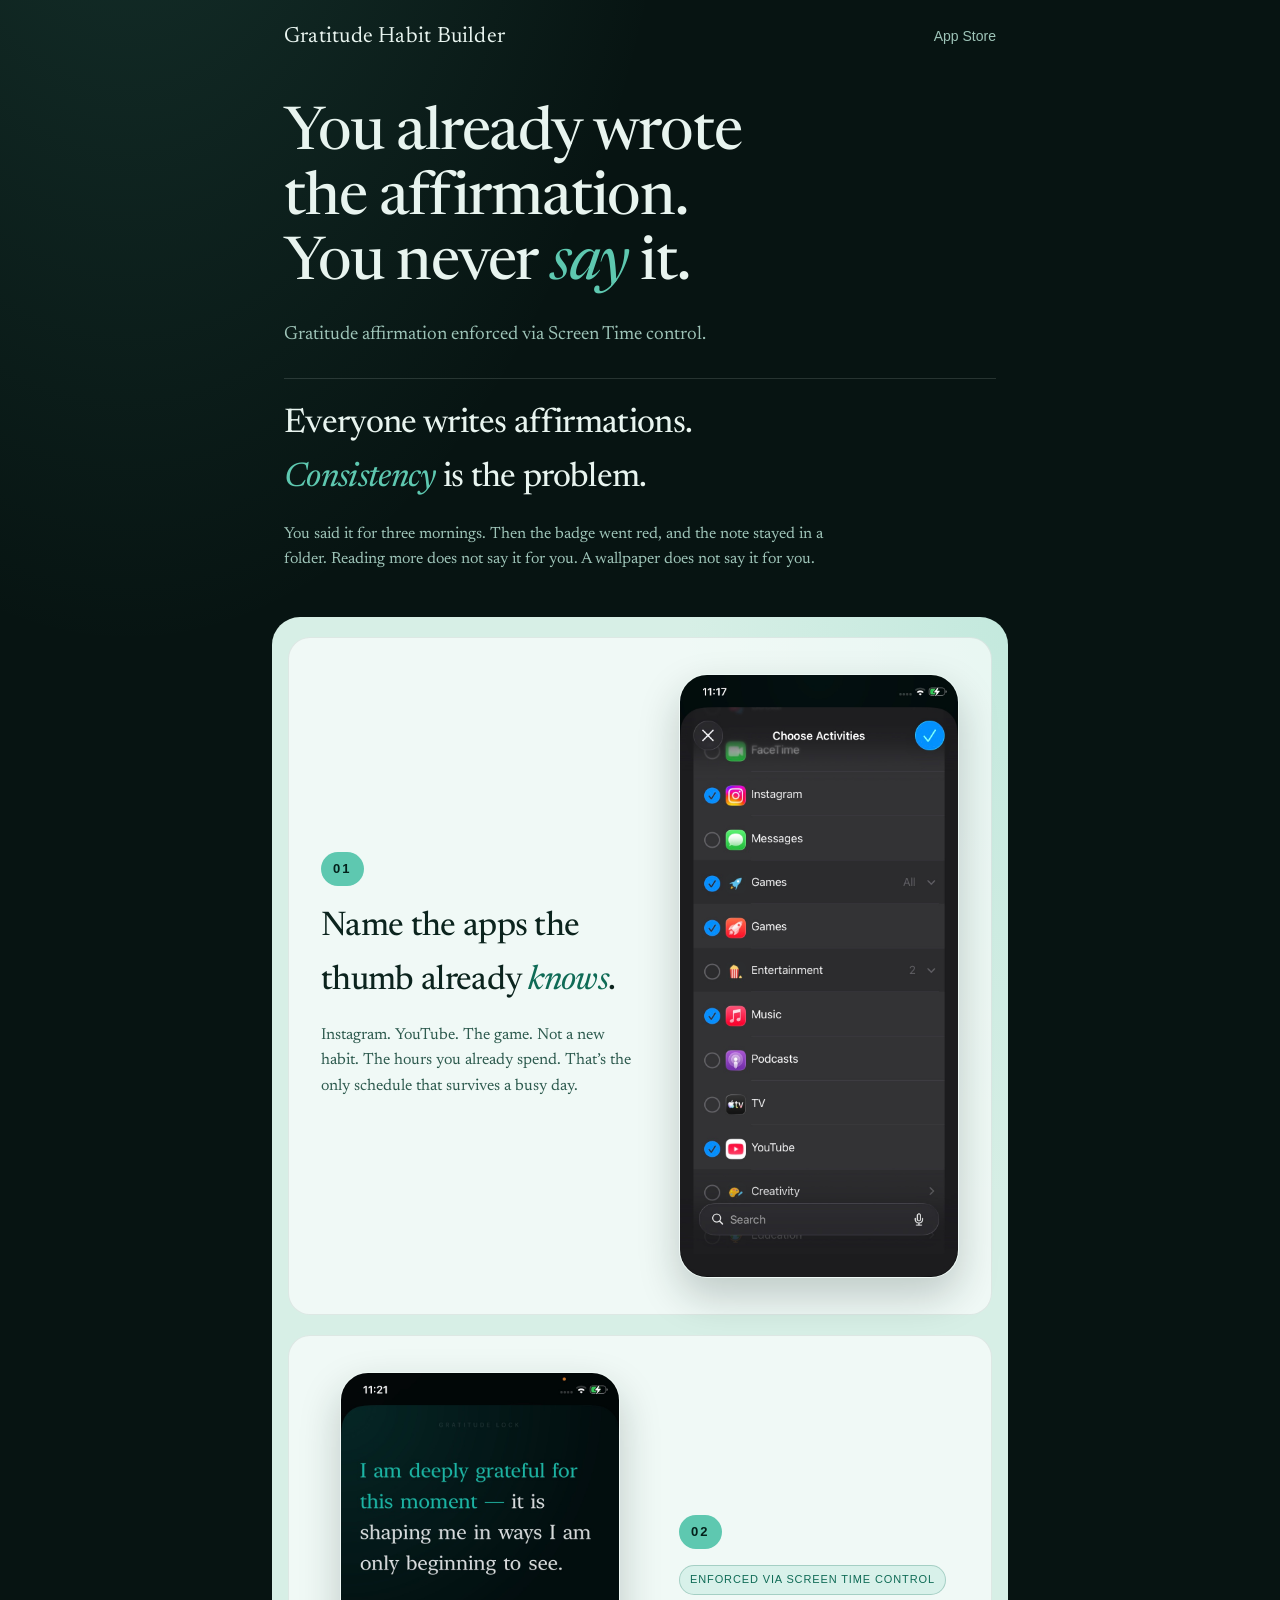
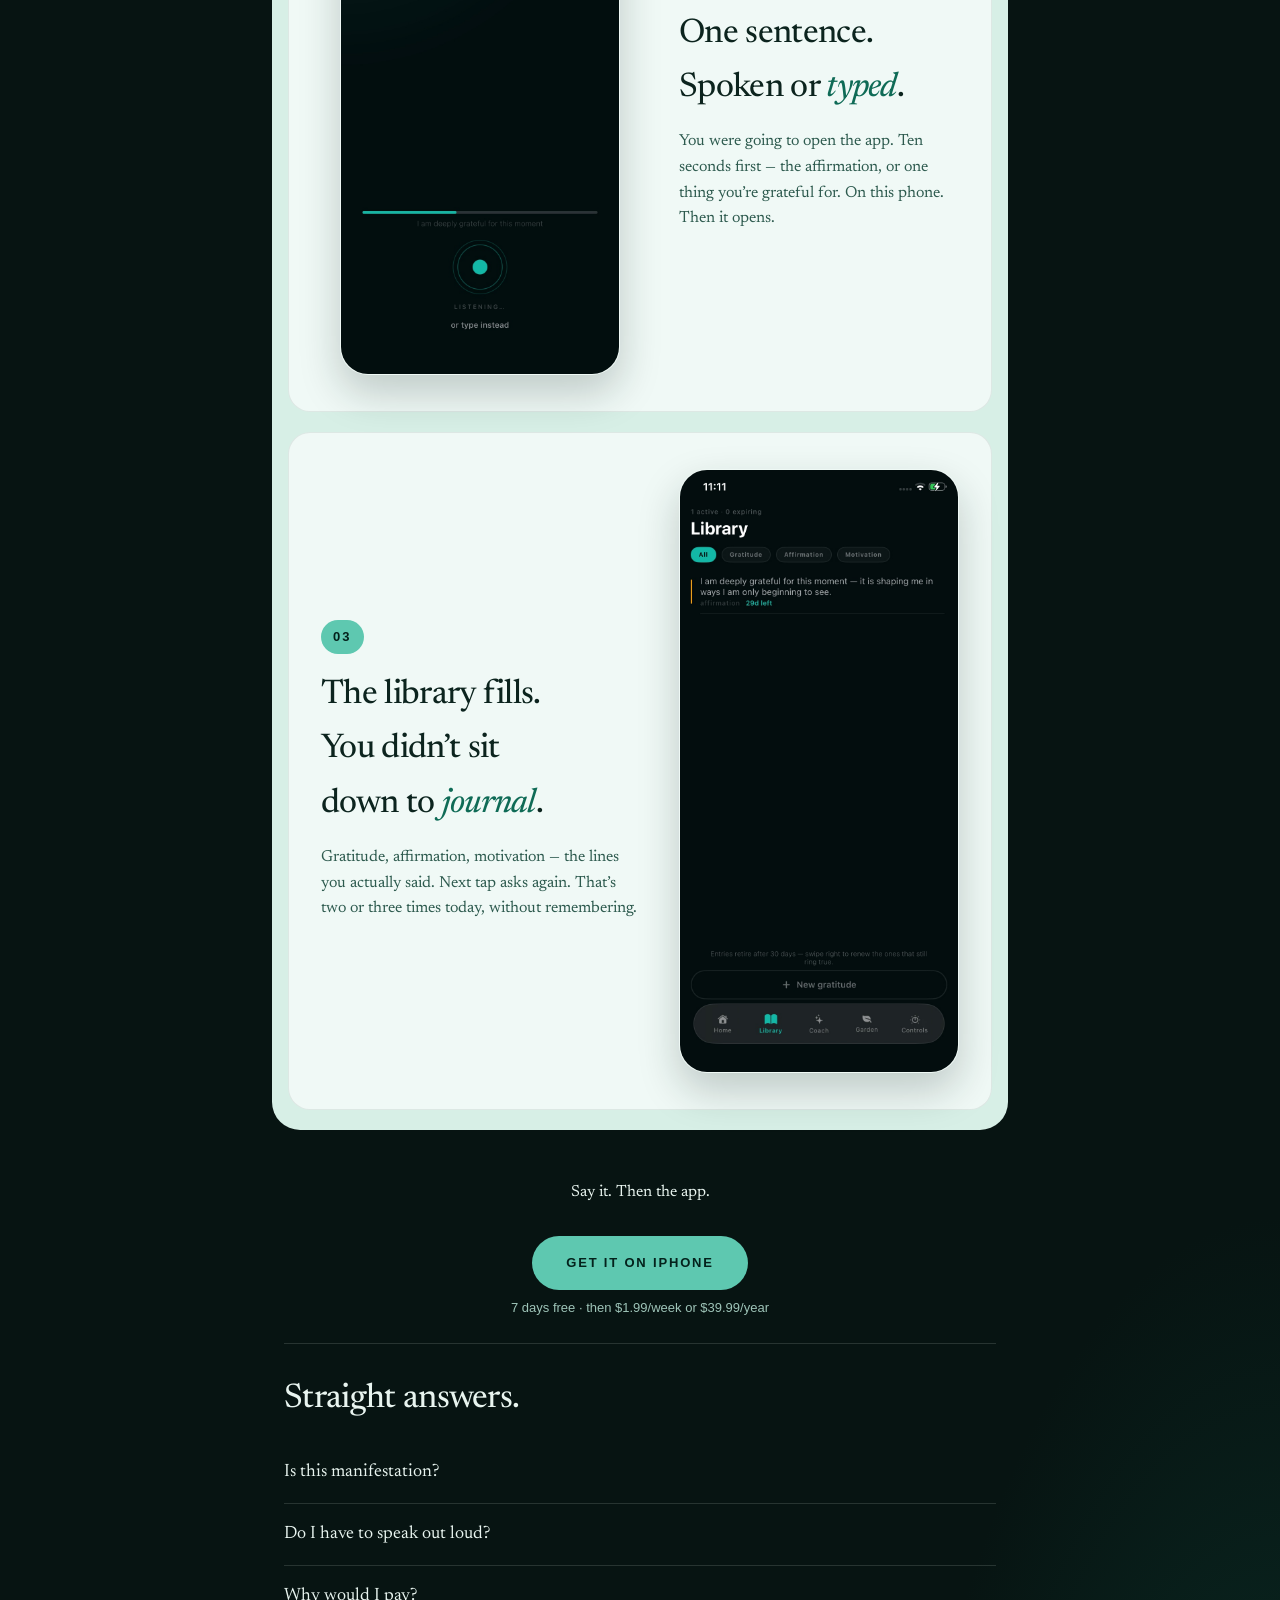
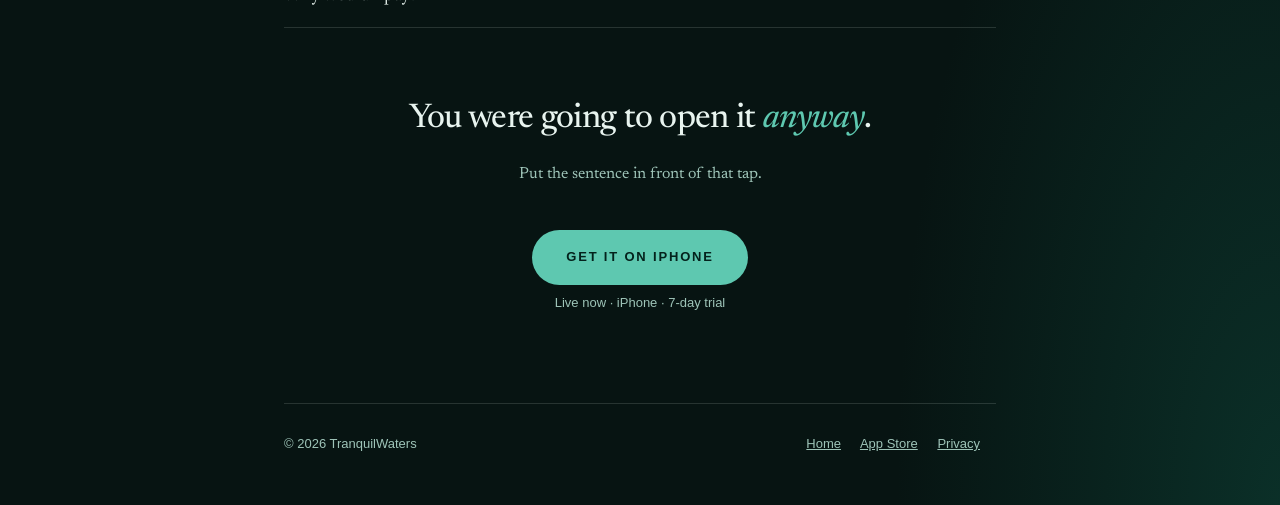
==== affirmation.html @ 1053ba20 "Subheading: consistency is the problem; lede → one-liner Co-authored-by: Cursor <cursoragent@cursor." ====
<!doctype html>
<html lang="en">
<head>
<meta charset="utf-8">
<meta name="viewport" content="width=device-width, initial-scale=1">
<title>Say it two or three times a day — Gratitude</title>
<meta name="description" content="You already have the affirmation. You never say it. Put the sentence in front of the app you were already going to open. That’s how it happens two or three times a day.">
<link rel="canonical" href="https://gratitude-marketing.vercel.app/affirmation">
<meta property="og:title" content="Say it two or three times a day — Gratitude">
<meta property="og:description" content="Not a reminder. The sentence sits where you were already going. Gratitude or the line you chose — then the app opens.">
<meta property="og:type" content="website">
<link rel="stylesheet" href="style.css">
</head>
<body>
<div class="wrap">
<header class="site">
  <a class="wordmark" href="/">Gratitude Habit Builder</a>
  <nav>
    <a href="https://apps.apple.com/us/app/gratitude-habit-builder/id6794775770">App Store</a>
  </nav>
</header>

<article>
<section class="hero">
  <h1>You already wrote the affirmation. You never <em>say</em> it.</h1>
  <p class="lede">Gratitude affirmation enforced via Screen Time control.</p>
</section>

<section class="section problem">
  <h2>Everyone writes affirmations. <em>Consistency</em> is the problem.</h2>
  <p>You said it for three mornings. Then the badge went red, and the note stayed in a folder. Reading more does not say it for you. A wallpaper does not say it for you.</p>
</section>

<section class="flow" id="how">
  <div class="flow-step">
    <div class="flow-copy">
      <span class="n">01</span>
      <h2>Name the apps the thumb already <em>knows</em>.</h2>
      <p>Instagram. YouTube. The game. Not a new habit. The hours you already spend. That’s the only schedule that survives a busy day.</p>
    </div>
    <figure class="flow-phone">
      <img src="img/landing-01.jpg" width="828" height="1792" alt="Choose Activities: Instagram, YouTube, Games selected">
    </figure>
  </div>

  <div class="flow-step">
    <div class="flow-copy">
      <span class="n">02</span>
      <span class="flow-kicker">Enforced via Screen Time Control</span>
      <h2>One sentence. Spoken or <em>typed</em>.</h2>
      <p>You were going to open the app. Ten seconds first — the affirmation, or one thing you’re grateful for. On this phone. Then it opens.</p>
    </div>
    <figure class="flow-phone">
      <img src="img/landing-02.jpg" width="828" height="1792" alt="Gratitude: speak the sentence, or type instead">
    </figure>
  </div>

  <div class="flow-step">
    <div class="flow-copy">
      <span class="n">03</span>
      <h2>The library fills. You didn’t sit down to <em>journal</em>.</h2>
      <p>Gratitude, affirmation, motivation — the lines you actually said. Next tap asks again. That’s two or three times today, without remembering.</p>
    </div>
    <figure class="flow-phone">
      <img src="img/landing-03.jpg" width="828" height="1792" alt="Gratitude Library: gratitude, affirmation, and motivation">
    </figure>
  </div>
</section>

<div class="cta-repeat">
  <p>Say it. Then the app.</p>
  <a class="cta" href="https://apps.apple.com/us/app/gratitude-habit-builder/id6794775770">Get it on iPhone</a>
  <span class="subcta">7 days free · then $1.99/week or $39.99/year</span>
</div>

<section class="section">
  <h2>Straight answers.</h2>
  <details>
    <summary>Is this manifestation?</summary>
    <p>The claim is smaller: you actually say the line, two or three times a day. Same hours as the apps you already open.</p>
  </details>
  <details>
    <summary>Do I have to speak out loud?</summary>
    <p>Speak or type. One sentence. It stays on the device — no account, no upload.</p>
  </details>
  <details>
    <summary>Why would I pay?</summary>
    <p>So the sentence happens at the moment you were going to scroll. Weekly $1.99, yearly $39.99, seven days free. Cancel in Settings → Subscriptions.</p>
  </details>
</section>

<section class="final">
  <h2>You were going to open it <em>anyway</em>.</h2>
  <p>Put the sentence in front of that tap.</p>
  <a class="cta" href="https://apps.apple.com/us/app/gratitude-habit-builder/id6794775770">Get it on iPhone</a>
  <span class="subcta">Live now · iPhone · 7-day trial</span>
</section>
</article>

<footer class="site">
  <span>© 2026 TranquilWaters</span>
  <span>
    <a href="/">Home</a>
    <a href="https://apps.apple.com/us/app/gratitude-habit-builder/id6794775770">App Store</a>
    <a href="https://vaibhavrishikesh.github.io/gratitude-mindful-blocking/privacy.html">Privacy</a>
  </span>
</footer>
</div>
</body>
</html>
---- style.css ----
@font-face {
  font-family: "Newsreader";
  src: url("fonts/Newsreader.ttf") format("truetype");
  font-weight: 400 700;
  font-style: normal;
  font-display: swap;
}
@font-face {
  font-family: "Newsreader";
  src: url("fonts/Newsreader-Italic.ttf") format("truetype");
  font-weight: 400 700;
  font-style: italic;
  font-display: swap;
}

:root {
  --ink: #071412;
  --text: #e8f4ef;
  --dim: #9ec4b8;
  --accent: #5ec8b0;
  --accent-ink: #04221c;
  --hairline: rgba(232, 244, 239, 0.14);
  --card: rgba(232, 244, 239, 0.035);
}

* { margin: 0; padding: 0; box-sizing: border-box; }

html { scroll-behavior: smooth; }

body {
  background:
    radial-gradient(80% 50% at 10% -10%, rgba(94, 200, 176, 0.18), transparent 55%),
    radial-gradient(50% 40% at 100% 100%, rgba(14, 70, 58, 0.55), transparent 60%),
    var(--ink);
  color: var(--text);
  font-family: "Newsreader", Georgia, "Times New Roman", serif;
  line-height: 1.6;
  -webkit-font-smoothing: antialiased;
}

::selection {
  background: var(--accent);
  color: var(--accent-ink);
}

:focus-visible {
  outline: 2px solid var(--accent);
  outline-offset: 3px;
}

.wrap { max-width: 760px; margin: 0 auto; padding: 0 24px; }

header.site {
  display: flex;
  justify-content: space-between;
  align-items: center;
  flex-wrap: wrap;
  gap: 12px;
  padding: 20px 0;
}

.wordmark {
  font-size: 18px;
  letter-spacing: 0.01em;
  text-decoration: none;
  color: var(--text);
}

@media (min-width: 760px) {
  .wordmark { font-size: 22px; }
}

nav a {
  color: var(--dim);
  text-decoration: none;
  font-size: 14px;
  margin-left: 18px;
  font-family: -apple-system, "Helvetica Neue", sans-serif;
}

nav a:hover,
nav a[aria-current="page"] { color: var(--text); }

.eyebrow {
  font-family: -apple-system, "Helvetica Neue", sans-serif;
  font-size: 12px;
  letter-spacing: 0.28em;
  text-transform: uppercase;
  color: var(--accent);
  display: flex;
  align-items: center;
  gap: 14px;
  margin-bottom: 22px;
}

.eyebrow::after {
  content: "";
  width: 44px;
  height: 1px;
  background: var(--accent);
  opacity: 0.5;
}

h1 {
  font-size: clamp(36px, 7vw, 60px);
  line-height: 1.08;
  font-weight: 450;
  letter-spacing: -0.02em;
  text-wrap: balance;
  margin-bottom: 22px;
}

h2 {
  font-size: clamp(26px, 4vw, 34px);
  font-weight: 450;
  letter-spacing: -0.02em;
  margin: 0 0 16px;
  text-wrap: balance;
}

h1 em, h2 em {
  font-style: italic;
  color: var(--accent);
  font-weight: 450;
}

p.lede {
  font-size: 19px;
  color: var(--dim);
  max-width: 52ch;
}

p {
  color: var(--dim);
  margin-bottom: 16px;
  max-width: 65ch;
}

strong { color: var(--text); font-weight: 600; }

.hero { padding: 28px 0 8px; }

.cta {
  display: inline-block;
  background: var(--accent);
  color: var(--accent-ink);
  text-decoration: none;
  font-family: -apple-system, "Helvetica Neue", sans-serif;
  font-weight: 600;
  font-size: 13px;
  letter-spacing: 0.14em;
  text-transform: uppercase;
  padding: 17px 34px;
  border-radius: 999px;
  margin: 26px 0 8px;
  transition: transform 0.15s cubic-bezier(0.16, 1, 0.3, 1);
}

.cta:hover { transform: translateY(-1px); }
.cta:active { transform: scale(0.96); }

.subcta {
  display: block;
  font-size: 13px;
  color: var(--dim);
  font-family: -apple-system, "Helvetica Neue", sans-serif;
}

.section {
  padding: 28px 0 8px;
  border-top: 1px solid var(--hairline);
  margin-top: 12px;
}

.section.problem {
  margin-top: 4px;
  padding-top: 18px;
}

.pains {
  list-style: none;
  margin: 28px 0 8px;
}

.pains li {
  padding: 22px 0;
  border-bottom: 1px solid var(--hairline);
}

.pains h3 {
  font-size: 20px;
  font-weight: 600;
  margin-bottom: 8px;
}

.pains h3 a {
  color: var(--text);
  text-decoration: none;
}

.pains h3 a:hover { color: var(--accent); }

.pains p:last-child { margin-bottom: 0; }

.steps {
  list-style: none;
  margin: 20px 0;
}

.steps li {
  display: flex;
  gap: 18px;
  padding: 18px 0;
  border-bottom: 1px solid var(--hairline);
}

.steps .n {
  font-style: italic;
  color: var(--accent);
  font-size: 22px;
  min-width: 34px;
}

.cta-repeat {
  text-align: center;
  padding: 42px 0 12px;
}

.cta-repeat p { margin: 0 auto 4px; max-width: none; color: var(--text); }

.feature-grid {
  display: grid;
  grid-template-columns: 1fr;
  gap: 14px;
  margin: 20px 0;
}

@media (min-width: 640px) {
  .feature-grid { grid-template-columns: 1fr 1fr; }
}

.card {
  border: 1px solid var(--hairline);
  border-radius: 16px;
  padding: 26px;
  background: var(--card);
}

.card h3 { font-size: 19px; font-weight: 600; margin-bottom: 8px; }
.card p:last-child { margin-bottom: 0; }

details {
  border-bottom: 1px solid var(--hairline);
  padding: 16px 0;
}

summary {
  cursor: pointer;
  font-size: 18px;
  color: var(--text);
  list-style: none;
}

summary::-webkit-details-marker { display: none; }

details p { margin-top: 10px; }

.plans {
  display: grid;
  grid-template-columns: 1fr;
  gap: 14px;
  margin: 20px 0 8px;
}

@media (min-width: 560px) {
  .plans { grid-template-columns: 1fr 1fr; }
}

.plan {
  border: 1px solid var(--hairline);
  border-radius: 16px;
  padding: 26px;
  background: var(--card);
}

.plan.featured { border-color: rgba(94, 200, 176, 0.55); }

.tag {
  font-family: -apple-system, "Helvetica Neue", sans-serif;
  font-size: 12px;
  letter-spacing: 0.12em;
  text-transform: uppercase;
  color: var(--accent);
}

.amount {
  font-size: 32px;
  color: var(--text);
  display: block;
  margin: 6px 0 2px;
}

.per {
  font-family: -apple-system, "Helvetica Neue", sans-serif;
  font-size: 13px;
  color: var(--dim);
}

.plan p { margin-top: 12px; margin-bottom: 0; }

.final { padding: 56px 0 20px; text-align: center; }

.final p { margin-left: auto; margin-right: auto; }

footer.site {
  border-top: 1px solid var(--hairline);
  margin-top: 70px;
  padding: 30px 0 50px;
  font-family: -apple-system, "Helvetica Neue", sans-serif;
  font-size: 13px;
  color: var(--dim);
  display: flex;
  justify-content: space-between;
  flex-wrap: wrap;
  gap: 10px;
}

footer.site a { color: var(--dim); margin-right: 16px; }
footer.site a:hover { color: var(--text); }

article h2 { margin-top: 0; }

.other-pains {
  display: flex;
  flex-wrap: wrap;
  gap: 10px 18px;
  margin: 12px 0 8px;
  font-family: -apple-system, "Helvetica Neue", sans-serif;
  font-size: 14px;
}

.other-pains a { color: var(--dim); }
.other-pains a:hover { color: var(--text); }

.flow {
  margin: 20px -12px 8px;
  padding: 20px 16px;
  background:
    radial-gradient(80% 50% at 100% 0%, rgba(94, 200, 176, 0.16), transparent 55%),
    #d7efe6;
  color: #14352c;
  border-radius: 28px;
  display: grid;
  gap: 20px;
}

.flow h2 { color: #0c241e; }
.flow h2 em { color: #0f6b56; }
.flow p { color: #2d5a4e; }

.flow-step {
  display: grid;
  gap: 24px;
  padding: 28px 22px;
  align-items: center;
  background: rgba(255, 255, 255, 0.62);
  border: 1px solid rgba(12, 36, 30, 0.08);
  border-radius: 22px;
}

.flow-copy .n {
  display: inline-block;
  font-family: -apple-system, "Helvetica Neue", sans-serif;
  font-style: normal;
  font-weight: 700;
  font-size: 13px;
  letter-spacing: 0.16em;
  color: #04221c;
  background: #5ec8b0;
  padding: 7px 12px 6px;
  border-radius: 999px;
  margin-bottom: 14px;
}

.flow-kicker {
  display: inline-block;
  margin: 2px 0 12px;
  font-family: -apple-system, "Helvetica Neue", sans-serif;
  font-size: 11px;
  letter-spacing: 0.08em;
  text-transform: uppercase;
  color: #0f6b56;
  border: 1px solid rgba(15, 107, 86, 0.25);
  background: rgba(94, 200, 176, 0.16);
  border-radius: 999px;
  padding: 5px 10px;
}

.flow-copy h2 { margin: 0 0 14px; }

.flow-copy p { margin-bottom: 0; }

.flow-phone {
  margin: 0;
  justify-self: center;
}

.flow-phone img {
  display: block;
  width: min(280px, 72vw);
  height: auto;
  border-radius: 28px;
  border: 1px solid var(--hairline);
  box-shadow: 0 18px 40px rgba(12, 36, 30, 0.22);
}

@media (min-width: 760px) {
  .flow-step {
    grid-template-columns: 1fr 280px;
    gap: 40px;
    padding: 36px 32px;
  }

  .flow-step:nth-child(even) .flow-copy { order: 2; }
  .flow-step:nth-child(even) .flow-phone { order: 1; }
}
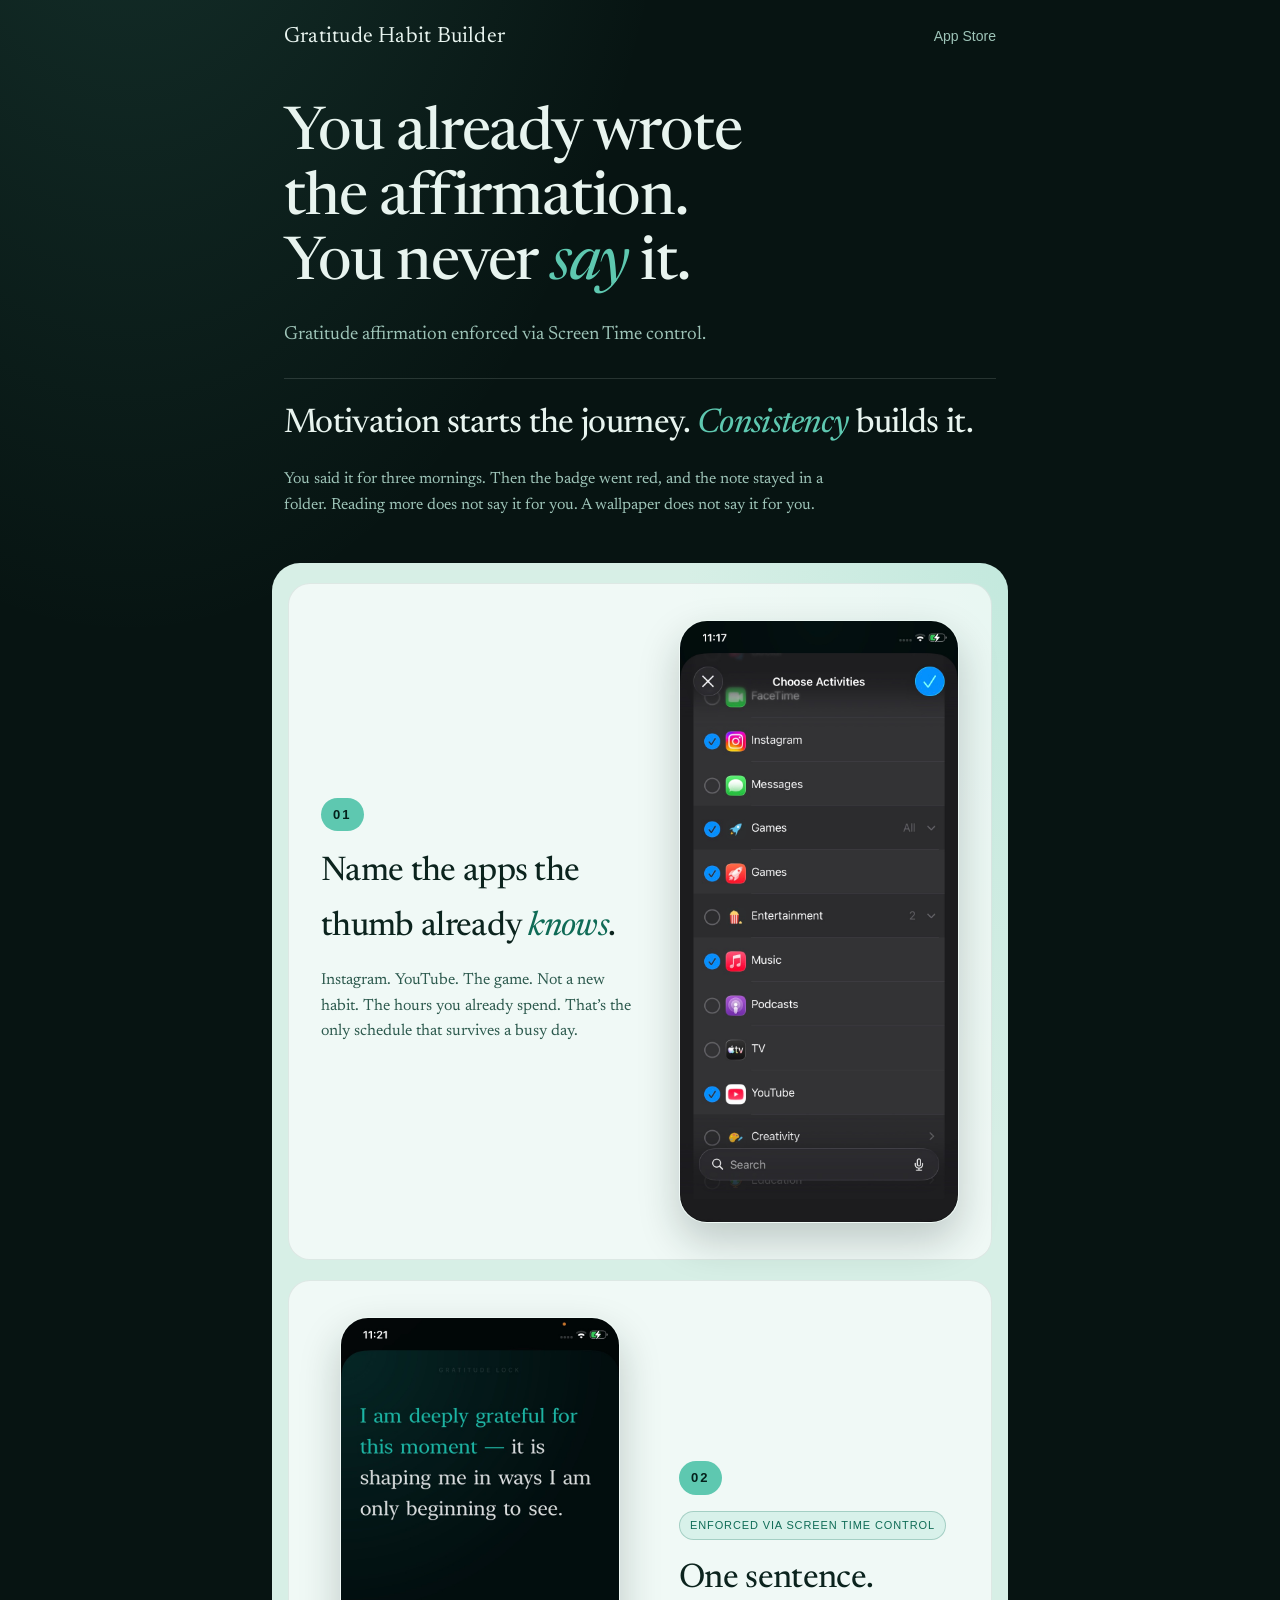
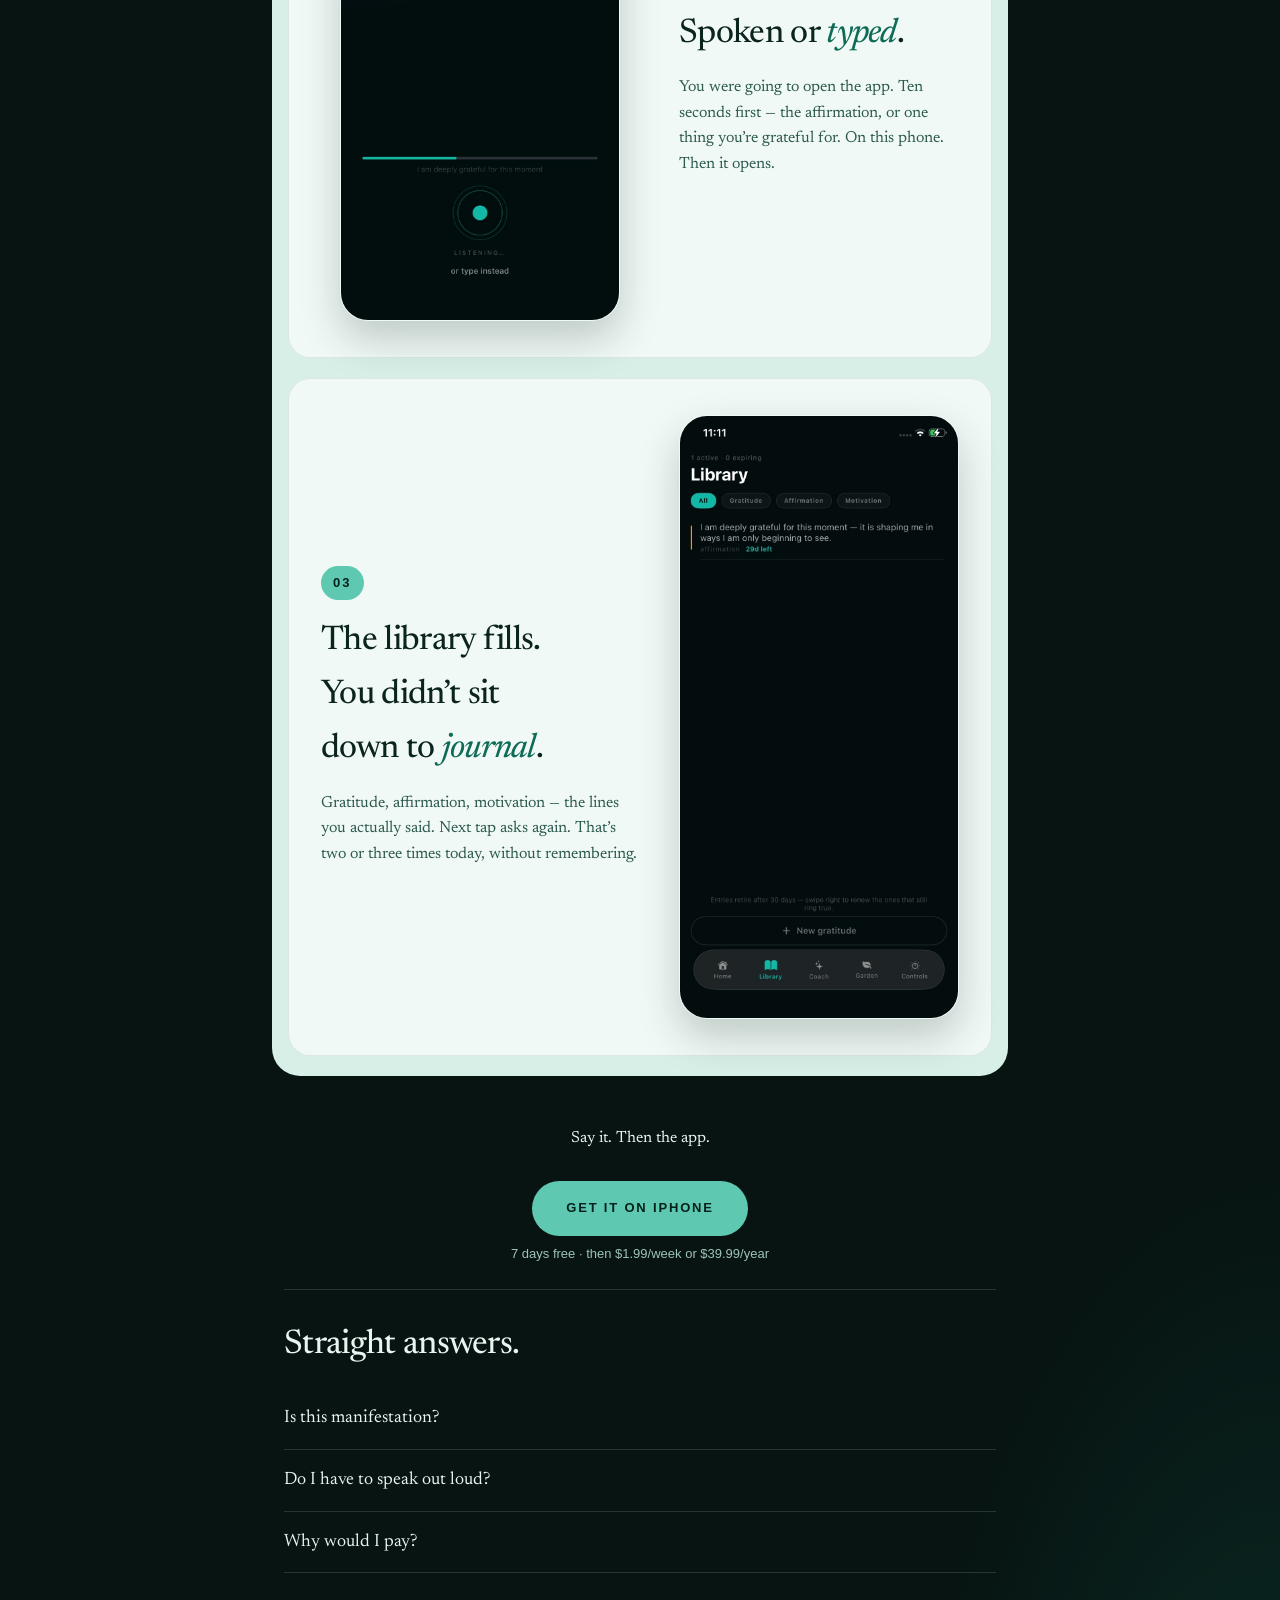
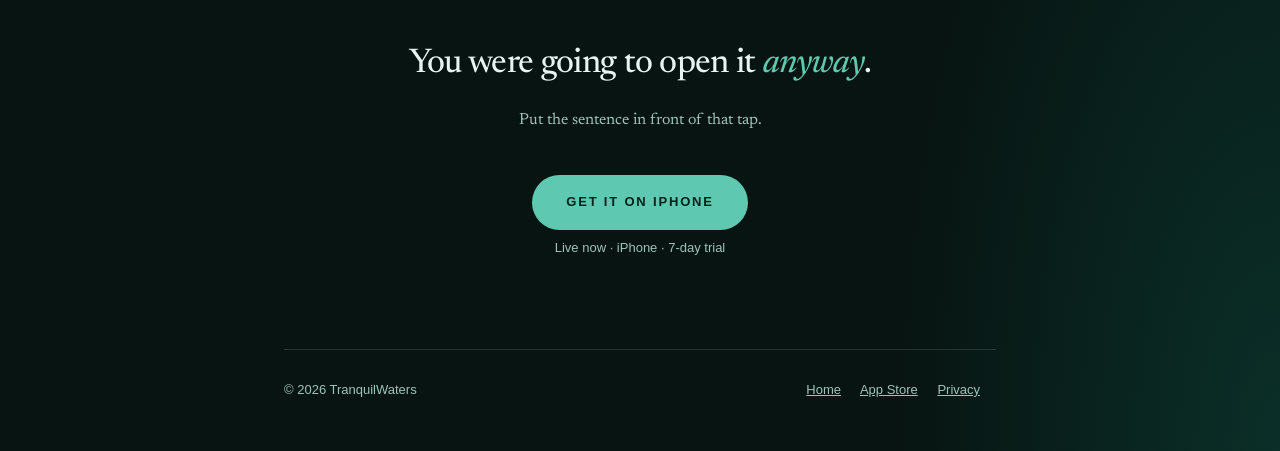
==== commit adb0280b: "Problem heading: Motivation starts the journey Co-authored-by: Cursor <cursoragent@cursor.com>" ====
--- a/affirmation.html
+++ b/affirmation.html
@@ -27,7 +27,7 @@
 </section>
 
 <section class="section problem">
-  <h2>Everyone writes affirmations. <em>Consistency</em> is the problem.</h2>
+  <h2>Motivation starts the journey. <em>Consistency</em> builds it.</h2>
   <p>You said it for three mornings. Then the badge went red, and the note stayed in a folder. Reading more does not say it for you. A wallpaper does not say it for you.</p>
 </section>
 
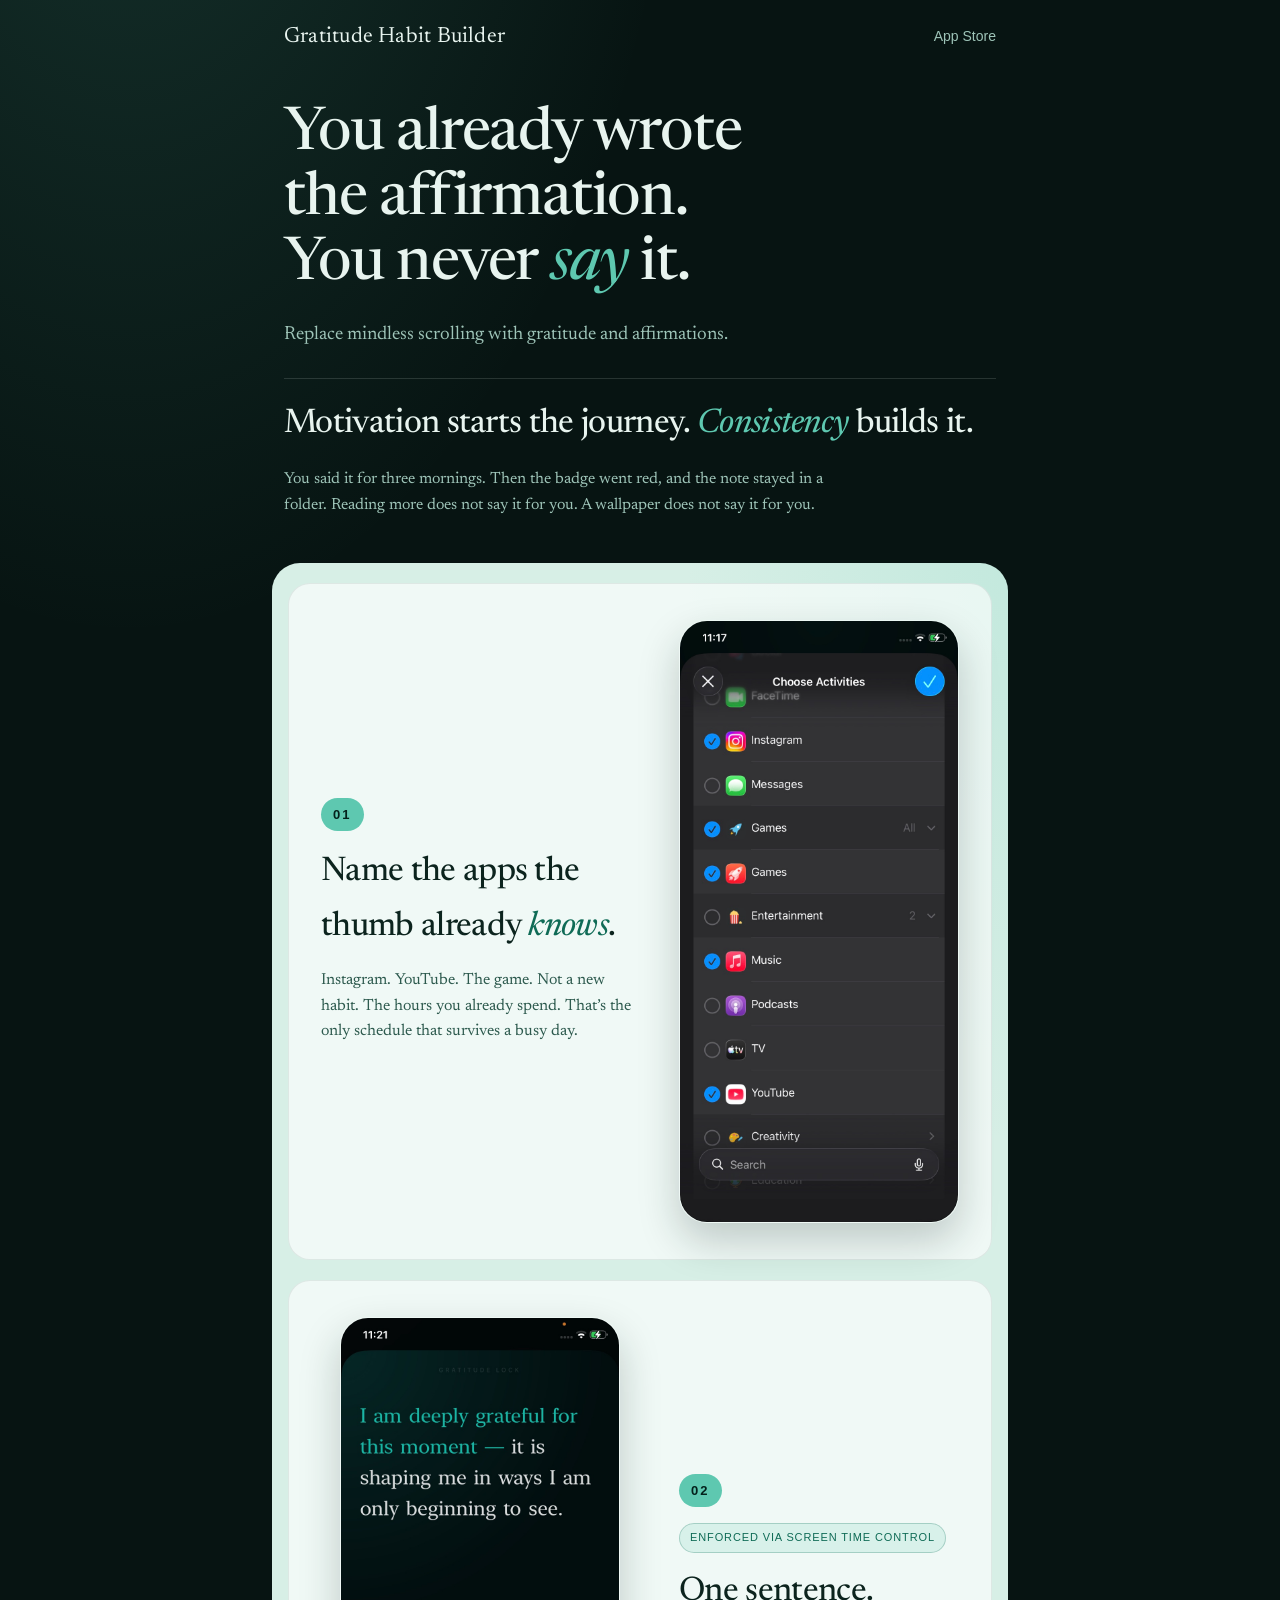
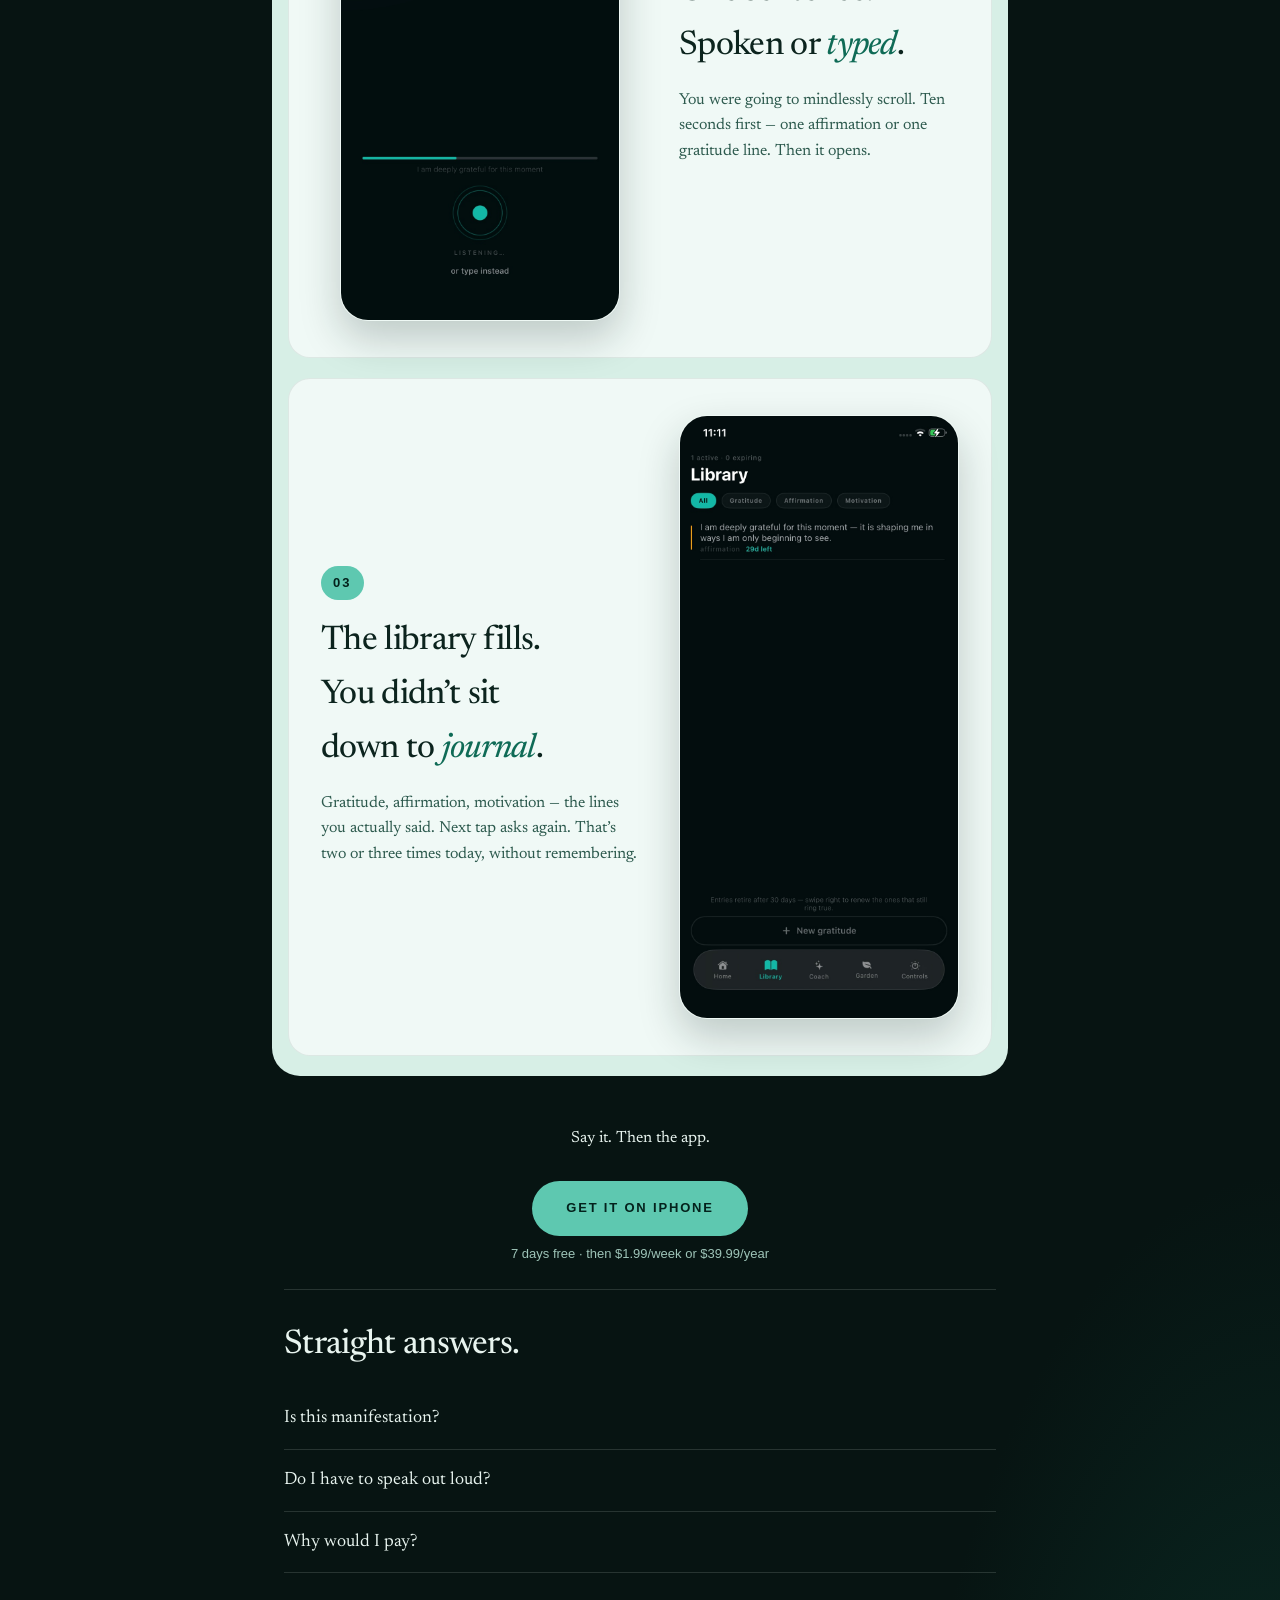
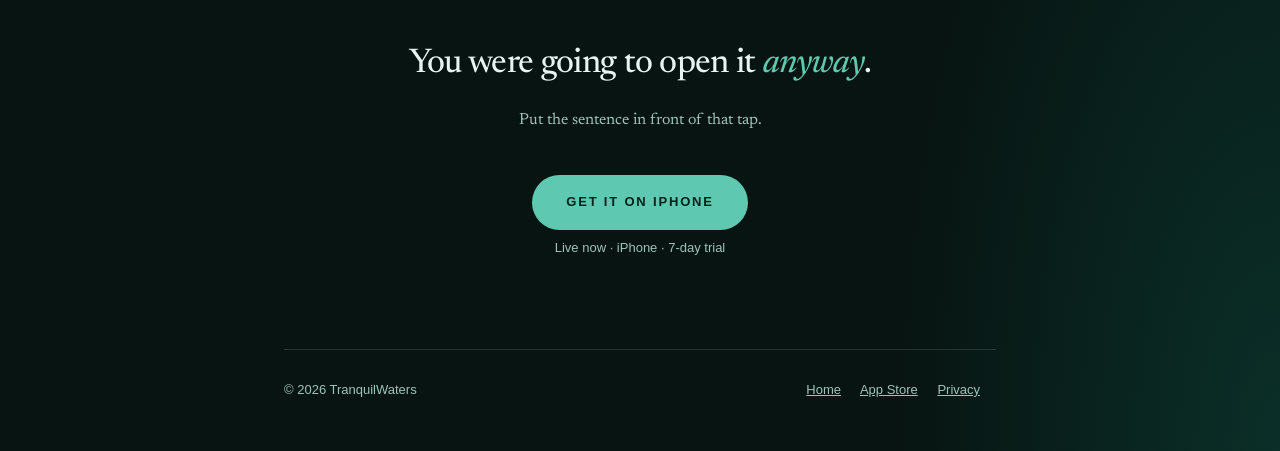
==== commit bf13312b: "Polish affirmation copy and finalize ASC screenshot flow assets. Co-authored-by: Cursor <cursoragent" ====
--- a/affirmation.html
+++ b/affirmation.html
@@ -23,7 +23,7 @@
 <article>
 <section class="hero">
   <h1>You already wrote the affirmation. You never <em>say</em> it.</h1>
-  <p class="lede">Gratitude affirmation enforced via Screen Time control.</p>
+  <p class="lede">Replace mindless scrolling with gratitude and affirmations.</p>
 </section>
 
 <section class="section problem">
@@ -48,7 +48,7 @@
       <span class="n">02</span>
       <span class="flow-kicker">Enforced via Screen Time Control</span>
       <h2>One sentence. Spoken or <em>typed</em>.</h2>
-      <p>You were going to open the app. Ten seconds first — the affirmation, or one thing you’re grateful for. On this phone. Then it opens.</p>
+      <p>You were going to mindlessly scroll. Ten seconds first — one affirmation or one gratitude line. Then it opens.</p>
     </div>
     <figure class="flow-phone">
       <img src="img/landing-02.jpg" width="828" height="1792" alt="Gratitude: speak the sentence, or type instead">
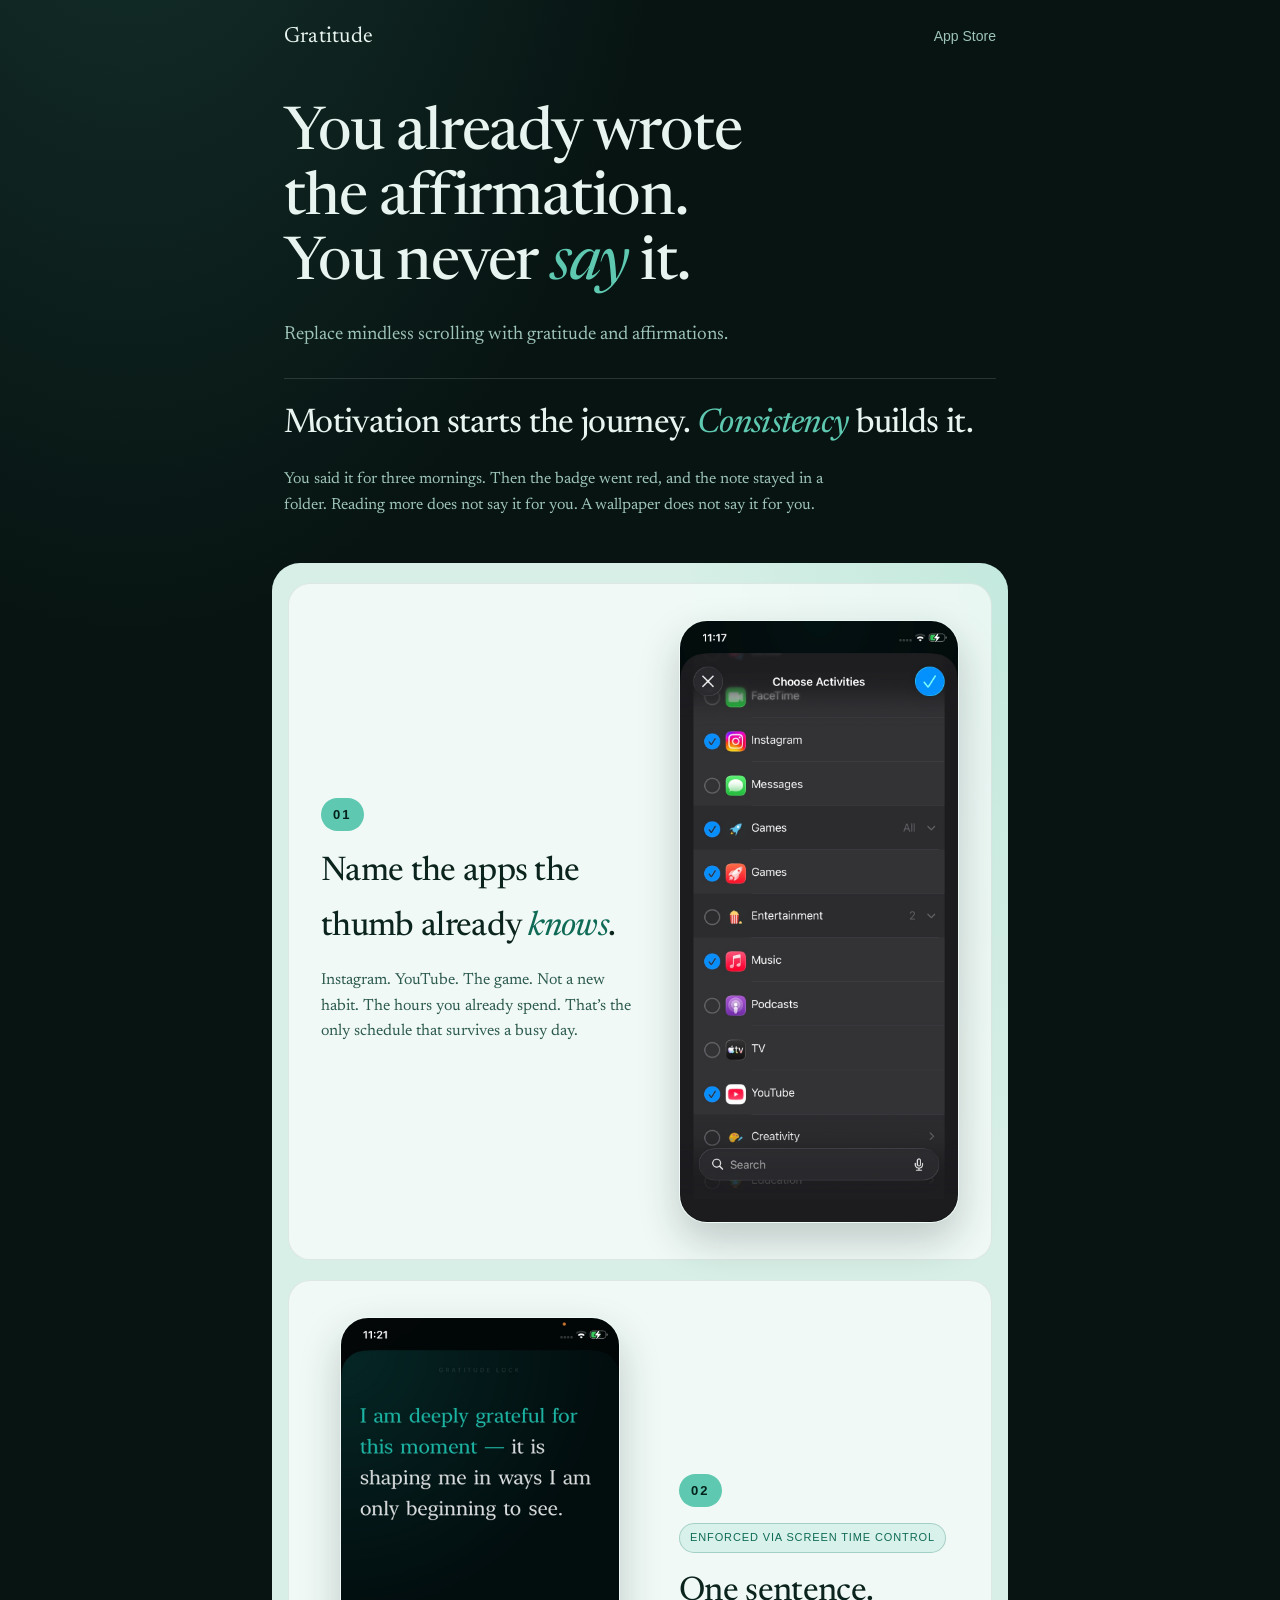
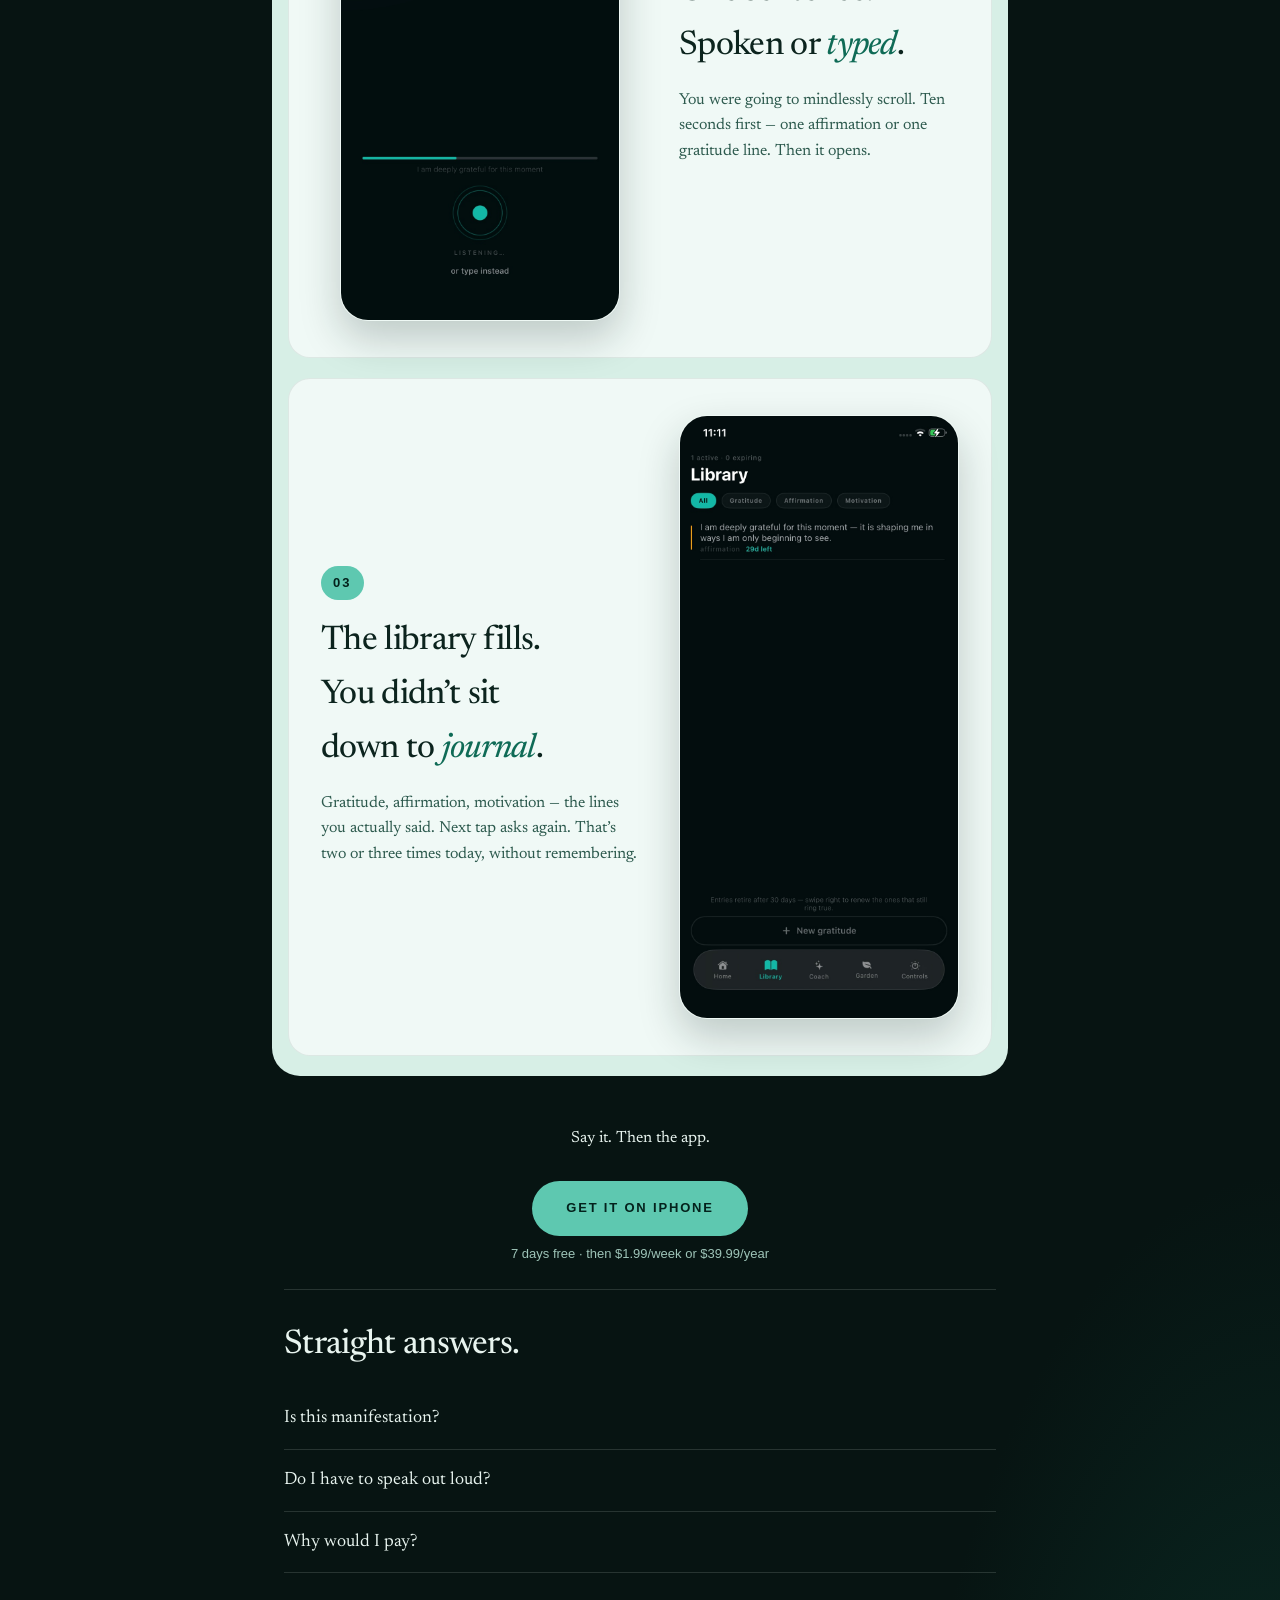
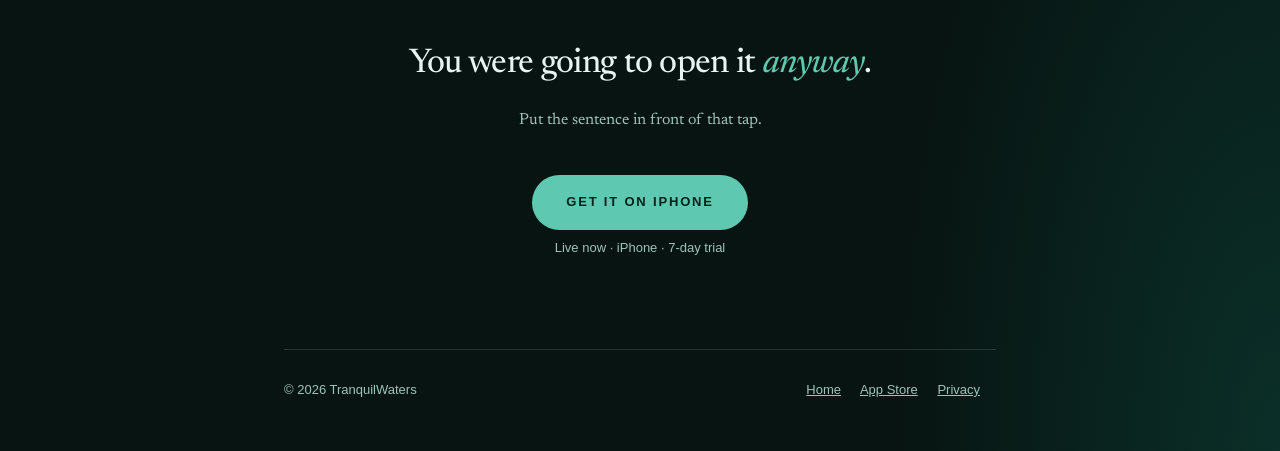
==== commit 742e649d: "Drop Habit Builder from landing wordmarks; match home. Co-authored-by: Cursor <cursoragent@cursor.co" ====
--- a/affirmation.html
+++ b/affirmation.html
@@ -14,7 +14,7 @@
 <body>
 <div class="wrap">
 <header class="site">
-  <a class="wordmark" href="/">Gratitude Habit Builder</a>
+  <a class="wordmark" href="/">Gratitude</a>
   <nav>
     <a href="https://apps.apple.com/us/app/gratitude-habit-builder/id6794775770">App Store</a>
   </nav>
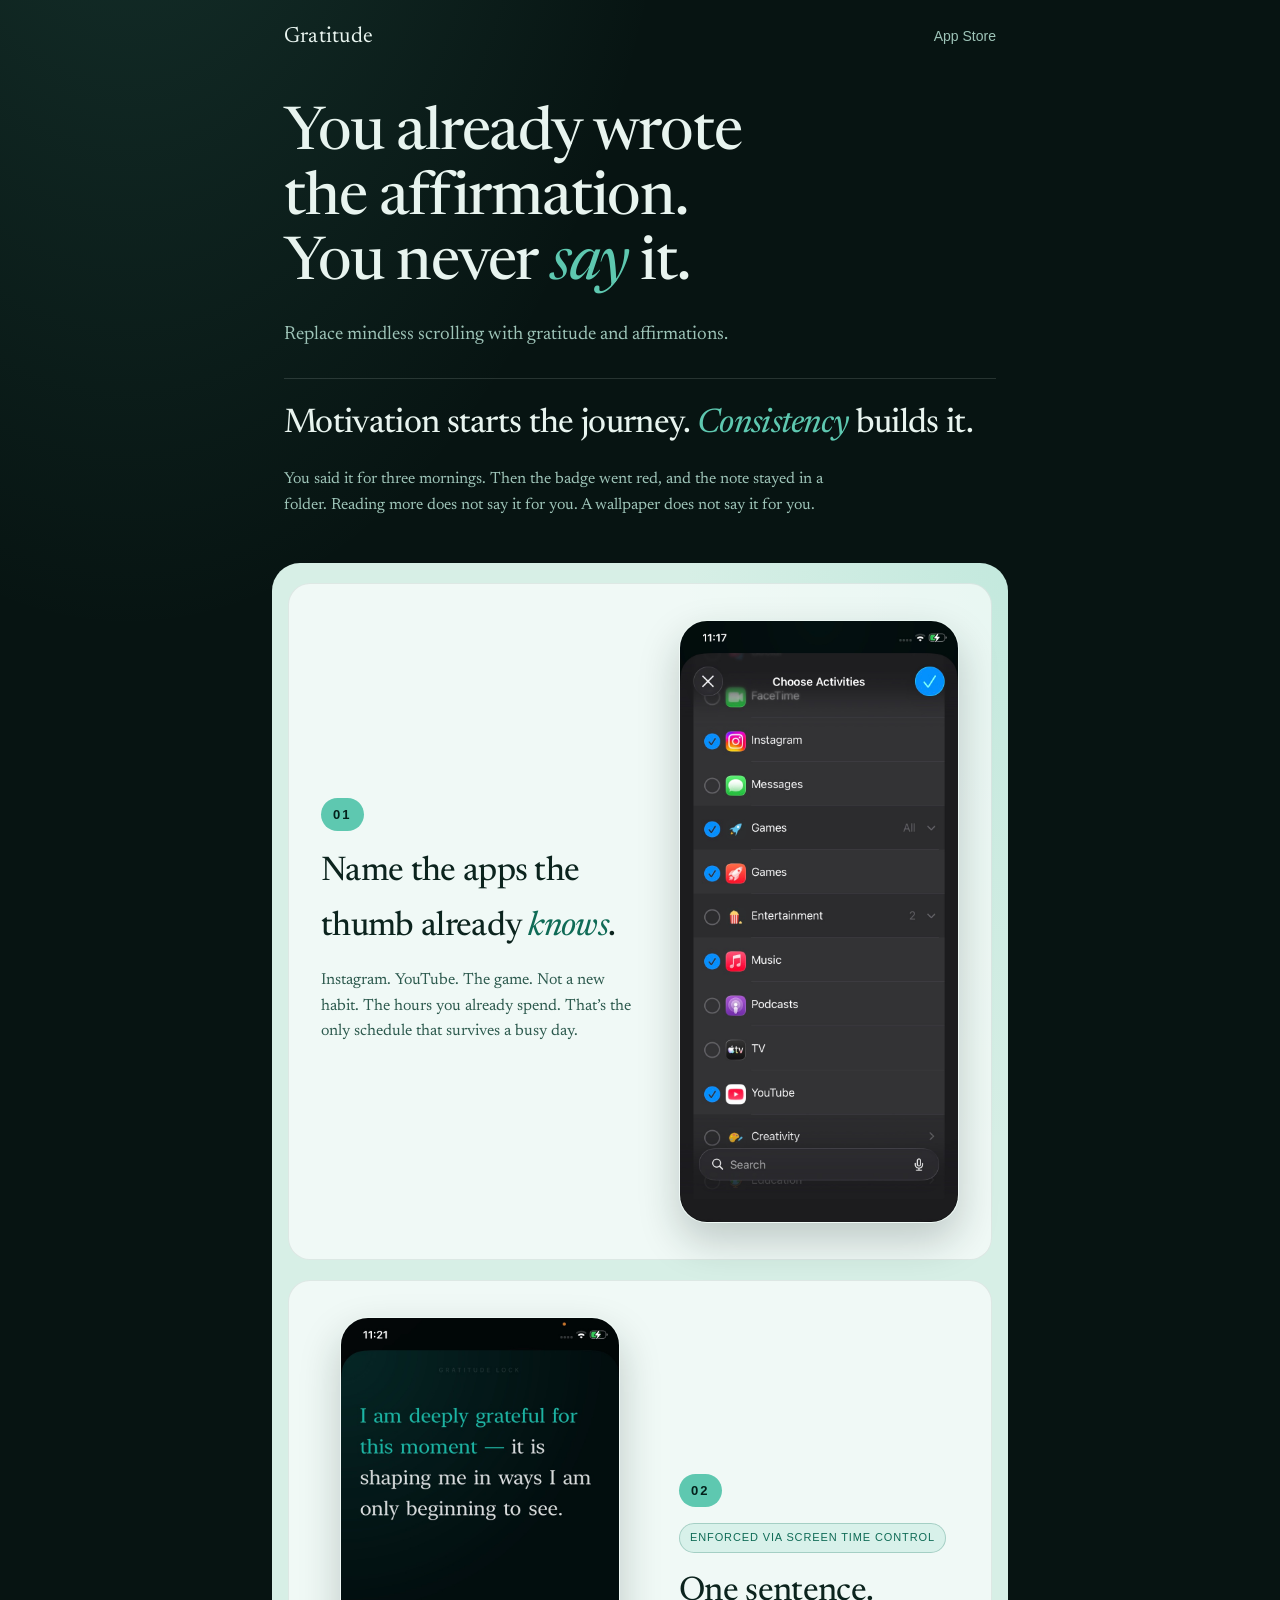
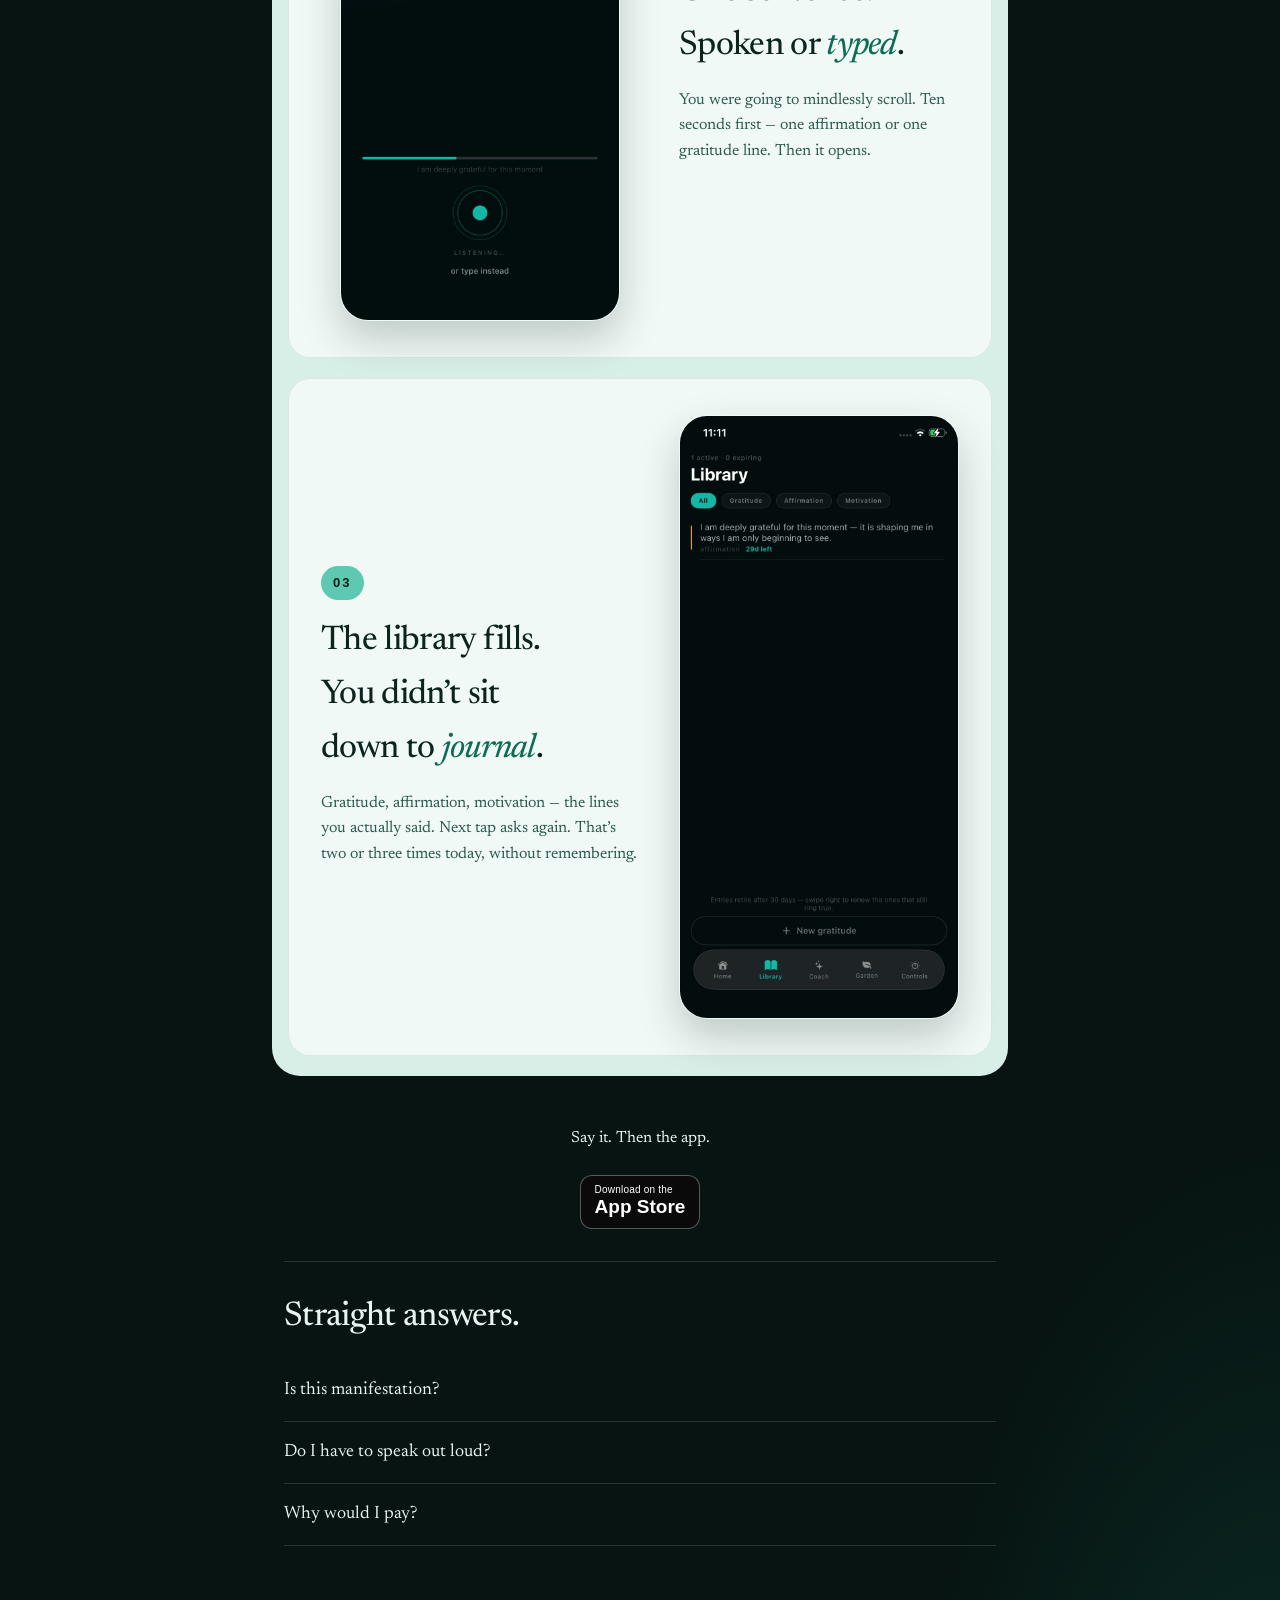
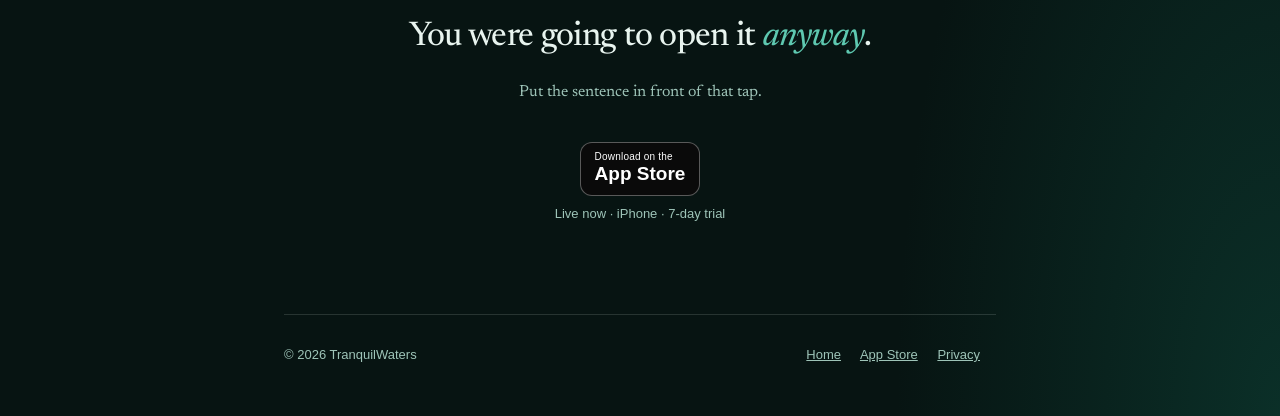
==== commit 6b16287f: "Use App Store badge-style CTA and remove pricing lines from landing CTAs. Co-authored-by: Cursor <cu" ====
--- a/affirmation.html
+++ b/affirmation.html
@@ -69,8 +69,10 @@
 
 <div class="cta-repeat">
   <p>Say it. Then the app.</p>
-  <a class="cta" href="https://apps.apple.com/us/app/gratitude-habit-builder/id6794775770">Get it on iPhone</a>
-  <span class="subcta">7 days free · then $1.99/week or $39.99/year</span>
+  <a class="cta-badge" href="https://apps.apple.com/us/app/gratitude-habit-builder/id6794775770" aria-label="Download on the App Store">
+    <span class="mini">Download on the</span>
+    <span class="big">App Store</span>
+  </a>
 </div>
 
 <section class="section">
@@ -92,7 +94,10 @@
 <section class="final">
   <h2>You were going to open it <em>anyway</em>.</h2>
   <p>Put the sentence in front of that tap.</p>
-  <a class="cta" href="https://apps.apple.com/us/app/gratitude-habit-builder/id6794775770">Get it on iPhone</a>
+  <a class="cta-badge" href="https://apps.apple.com/us/app/gratitude-habit-builder/id6794775770" aria-label="Download on the App Store">
+    <span class="mini">Download on the</span>
+    <span class="big">App Store</span>
+  </a>
   <span class="subcta">Live now · iPhone · 7-day trial</span>
 </section>
 </article>
--- a/style.css
+++ b/style.css
@@ -158,6 +158,38 @@
 
 .cta:hover { transform: translateY(-1px); }
 .cta:active { transform: scale(0.96); }
+
+.cta-badge {
+  display: inline-flex;
+  flex-direction: column;
+  align-items: flex-start;
+  gap: 2px;
+  background: #0a0a0a;
+  color: #fff;
+  text-decoration: none;
+  border: 1px solid rgba(255, 255, 255, 0.32);
+  border-radius: 12px;
+  padding: 9px 14px 10px;
+  margin: 20px 0 8px;
+  transition: transform 0.15s cubic-bezier(0.16, 1, 0.3, 1);
+}
+
+.cta-badge:hover { transform: translateY(-1px); }
+.cta-badge:active { transform: scale(0.98); }
+
+.cta-badge .mini {
+  font-family: -apple-system, "Helvetica Neue", sans-serif;
+  font-size: 10px;
+  letter-spacing: 0.02em;
+  line-height: 1;
+}
+
+.cta-badge .big {
+  font-family: -apple-system, "Helvetica Neue", sans-serif;
+  font-size: 19px;
+  font-weight: 600;
+  line-height: 1.1;
+}
 
 .subcta {
   display: block;
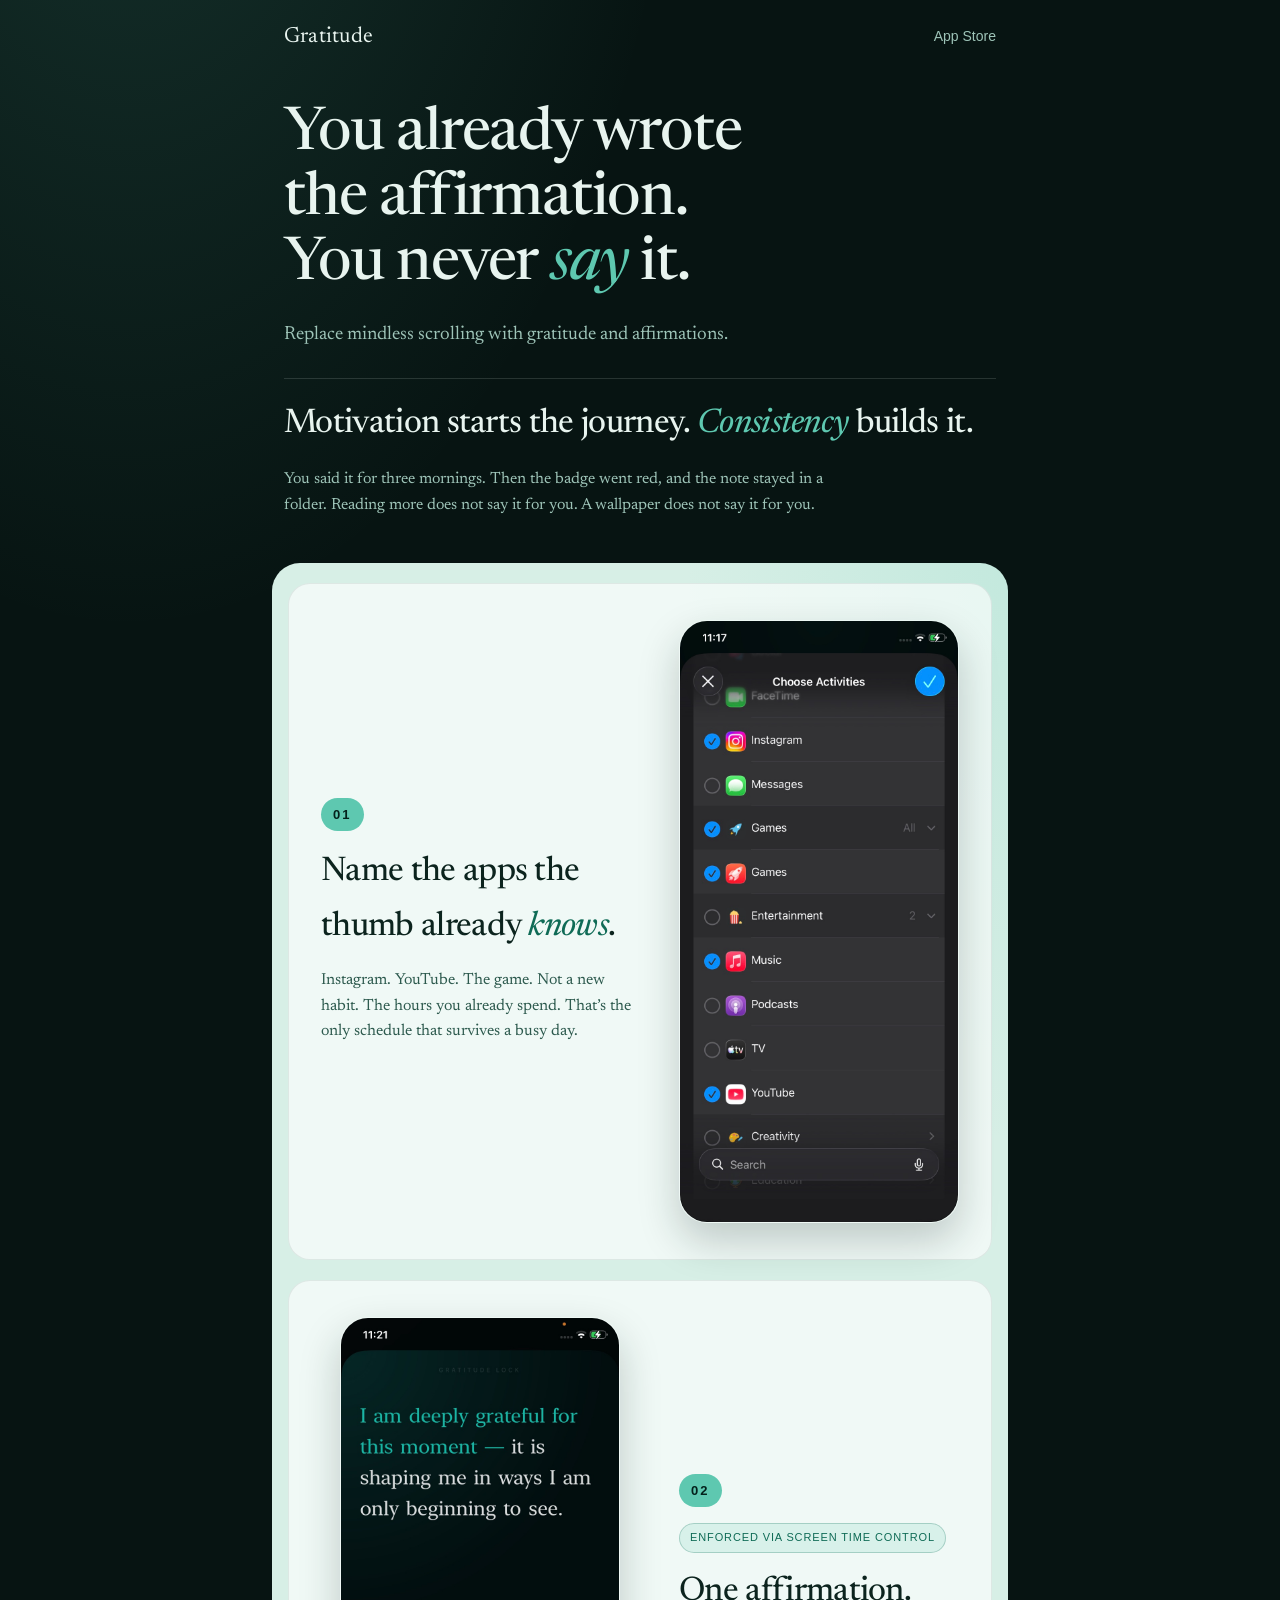
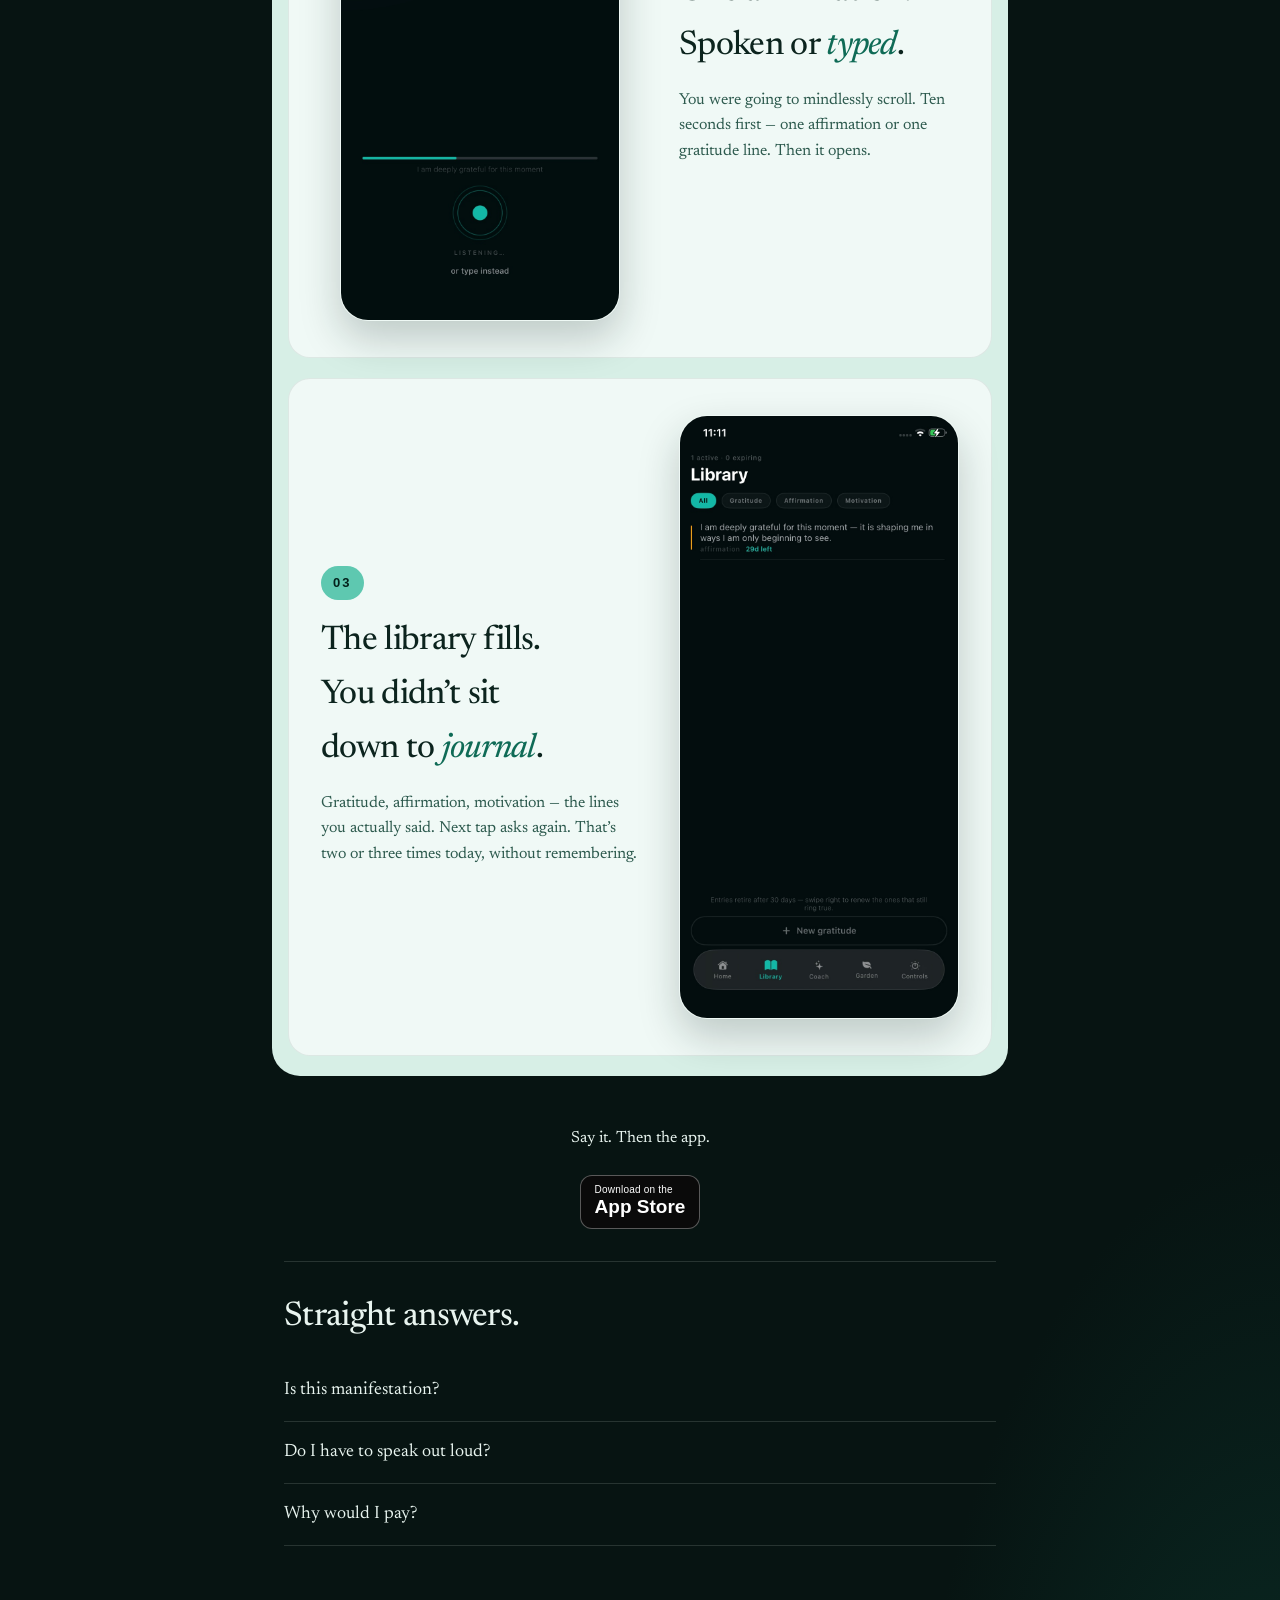
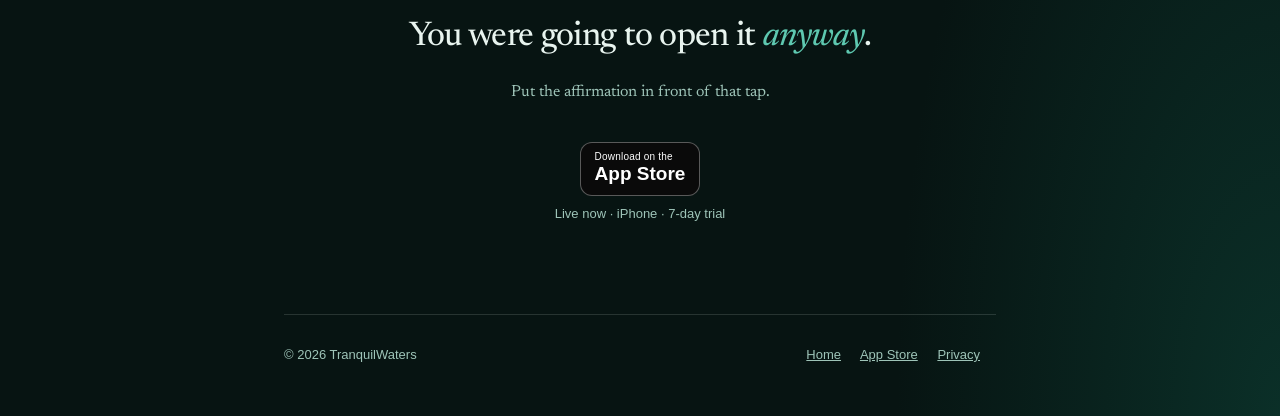
==== commit cde197ab: "Use affirmation wording instead of sentence on landing pages Keep marketing copy aligned with the Ap" ====
--- a/affirmation.html
+++ b/affirmation.html
@@ -4,10 +4,10 @@
 <meta charset="utf-8">
 <meta name="viewport" content="width=device-width, initial-scale=1">
 <title>Say it two or three times a day — Gratitude</title>
-<meta name="description" content="You already have the affirmation. You never say it. Put the sentence in front of the app you were already going to open. That’s how it happens two or three times a day.">
+<meta name="description" content="You already have the affirmation. You never say it. Put one line in front of the app you were already going to open. That’s how it happens two or three times a day.">
 <link rel="canonical" href="https://gratitude-marketing.vercel.app/affirmation">
 <meta property="og:title" content="Say it two or three times a day — Gratitude">
-<meta property="og:description" content="Not a reminder. The sentence sits where you were already going. Gratitude or the line you chose — then the app opens.">
+<meta property="og:description" content="Not a reminder. Your affirmation sits where you were already going. Gratitude or the line you chose — then the app opens.">
 <meta property="og:type" content="website">
 <link rel="stylesheet" href="style.css">
 </head>
@@ -47,11 +47,11 @@
     <div class="flow-copy">
       <span class="n">02</span>
       <span class="flow-kicker">Enforced via Screen Time Control</span>
-      <h2>One sentence. Spoken or <em>typed</em>.</h2>
+      <h2>One affirmation. Spoken or <em>typed</em>.</h2>
       <p>You were going to mindlessly scroll. Ten seconds first — one affirmation or one gratitude line. Then it opens.</p>
     </div>
     <figure class="flow-phone">
-      <img src="img/landing-02.jpg" width="828" height="1792" alt="Gratitude: speak the sentence, or type instead">
+      <img src="img/landing-02.jpg" width="828" height="1792" alt="Gratitude: speak the affirmation, or type instead">
     </figure>
   </div>
 
@@ -83,17 +83,17 @@
   </details>
   <details>
     <summary>Do I have to speak out loud?</summary>
-    <p>Speak or type. One sentence. It stays on the device — no account, no upload.</p>
+    <p>Speak or type. One affirmation. It stays on the device — no account, no upload.</p>
   </details>
   <details>
     <summary>Why would I pay?</summary>
-    <p>So the sentence happens at the moment you were going to scroll. Weekly $1.99, yearly $39.99, seven days free. Cancel in Settings → Subscriptions.</p>
+    <p>So the affirmation happens at the moment you were going to scroll. Weekly $1.99, yearly $39.99, seven days free. Cancel in Settings → Subscriptions.</p>
   </details>
 </section>
 
 <section class="final">
   <h2>You were going to open it <em>anyway</em>.</h2>
-  <p>Put the sentence in front of that tap.</p>
+  <p>Put the affirmation in front of that tap.</p>
   <a class="cta-badge" href="https://apps.apple.com/us/app/gratitude-habit-builder/id6794775770" aria-label="Download on the App Store">
     <span class="mini">Download on the</span>
     <span class="big">App Store</span>
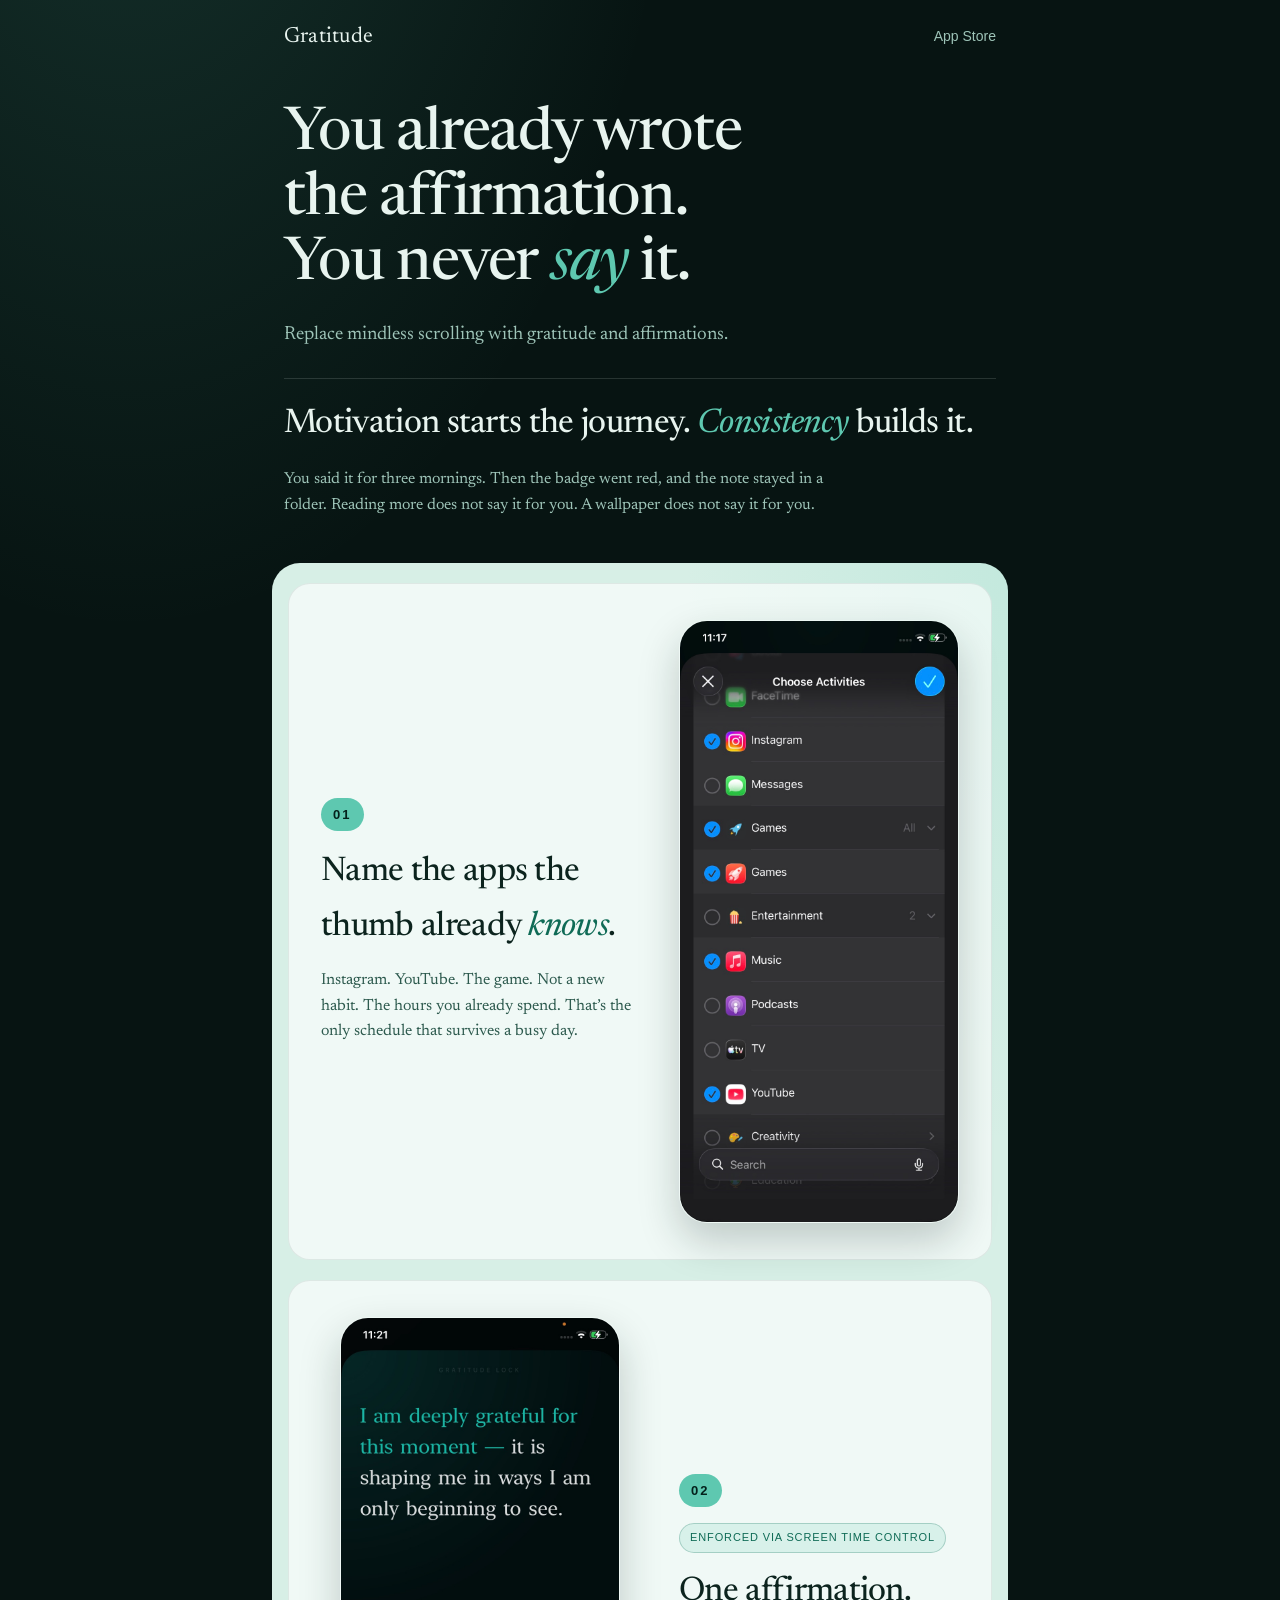
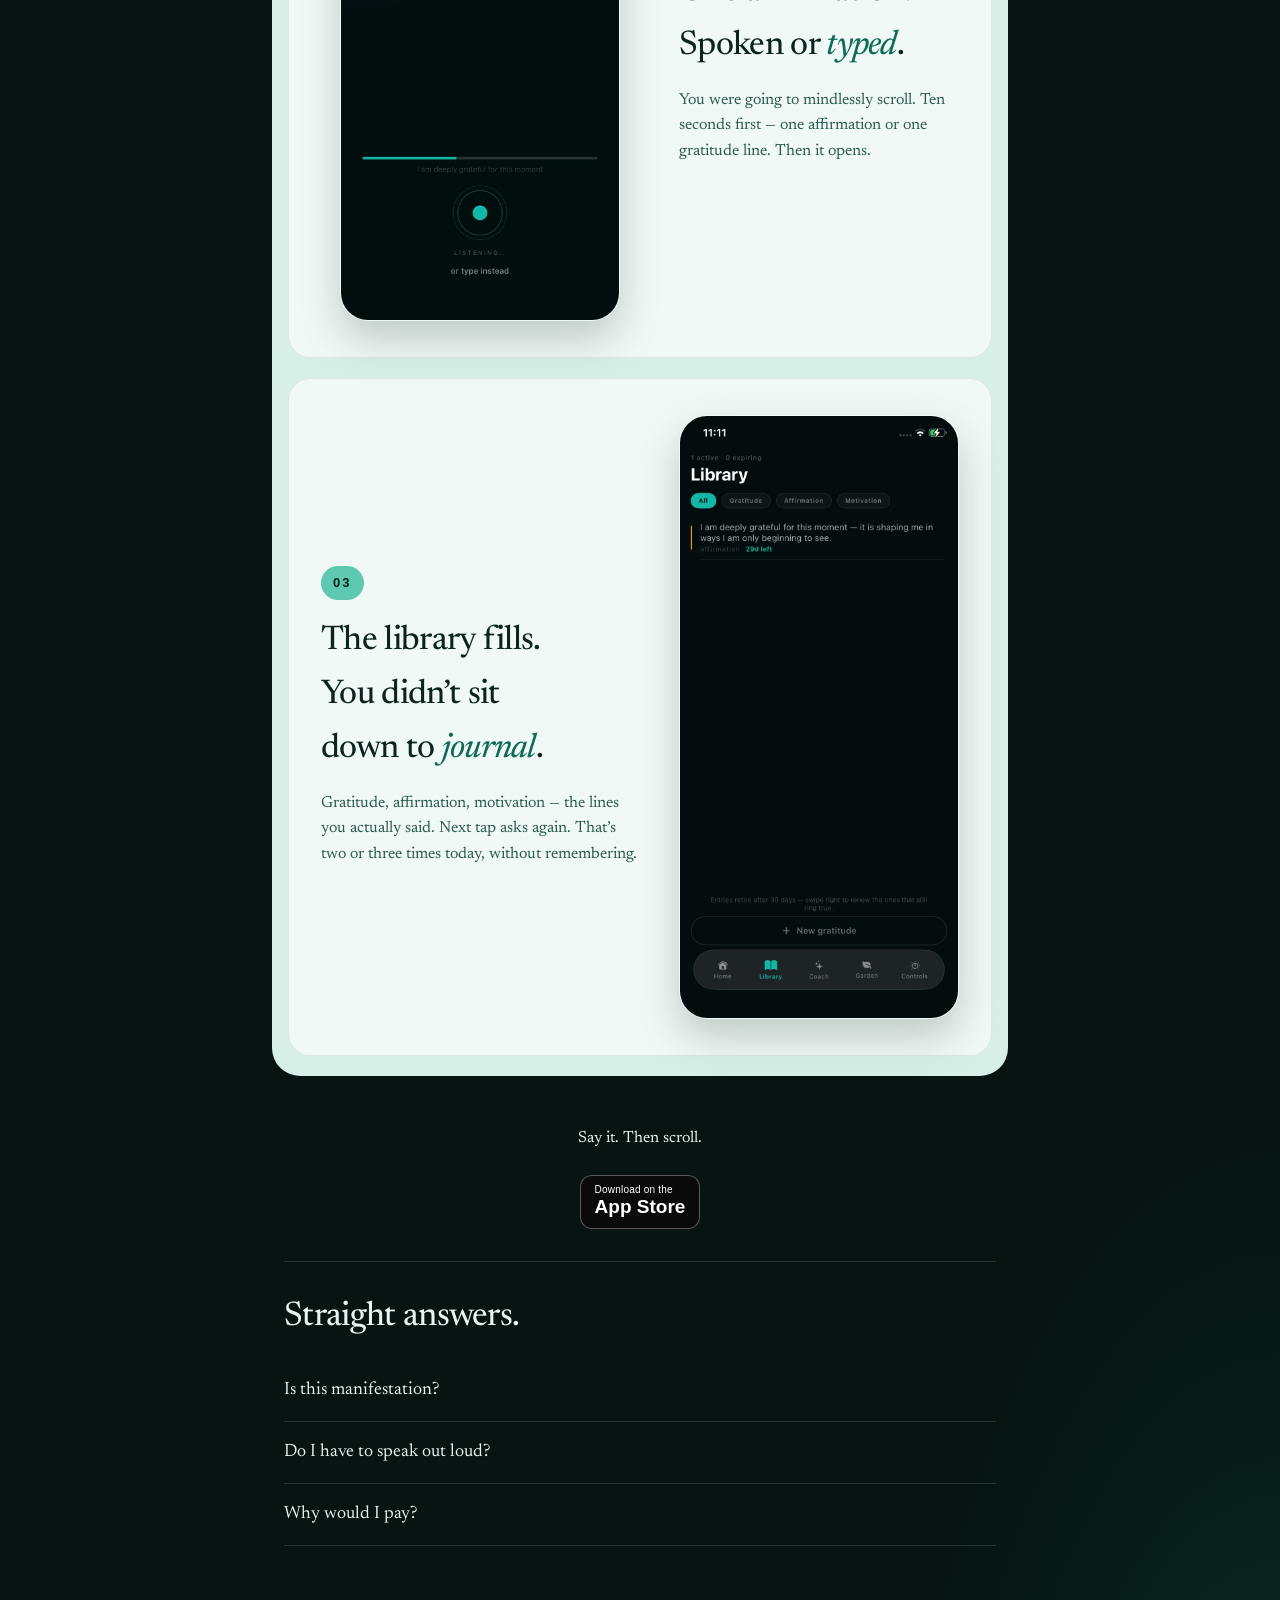
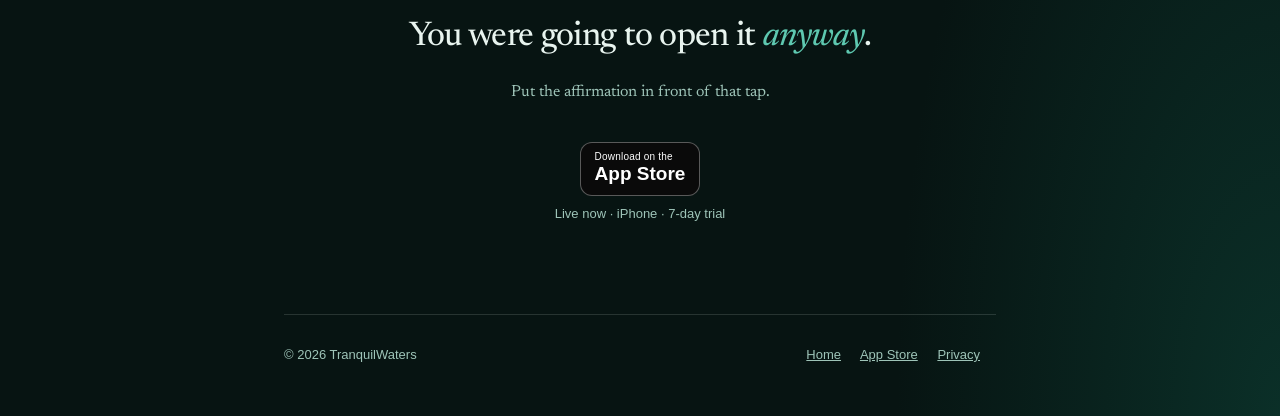
==== commit 8a53b1d1: "Align marketing pages with the final App Store messaging. Update homepage and campaign page copy fro" ====
--- a/affirmation.html
+++ b/affirmation.html
@@ -7,7 +7,7 @@
 <meta name="description" content="You already have the affirmation. You never say it. Put one line in front of the app you were already going to open. That’s how it happens two or three times a day.">
 <link rel="canonical" href="https://gratitude-marketing.vercel.app/affirmation">
 <meta property="og:title" content="Say it two or three times a day — Gratitude">
-<meta property="og:description" content="Not a reminder. Your affirmation sits where you were already going. Gratitude or the line you chose — then the app opens.">
+<meta property="og:description" content="Not a reminder. Your affirmation sits where you were already going. Gratitude or the line you chose — then you scroll with intention.">
 <meta property="og:type" content="website">
 <link rel="stylesheet" href="style.css">
 </head>
@@ -68,7 +68,7 @@
 </section>
 
 <div class="cta-repeat">
-  <p>Say it. Then the app.</p>
+  <p>Say it. Then scroll.</p>
   <a class="cta-badge" href="https://apps.apple.com/us/app/gratitude-habit-builder/id6794775770" aria-label="Download on the App Store">
     <span class="mini">Download on the</span>
     <span class="big">App Store</span>
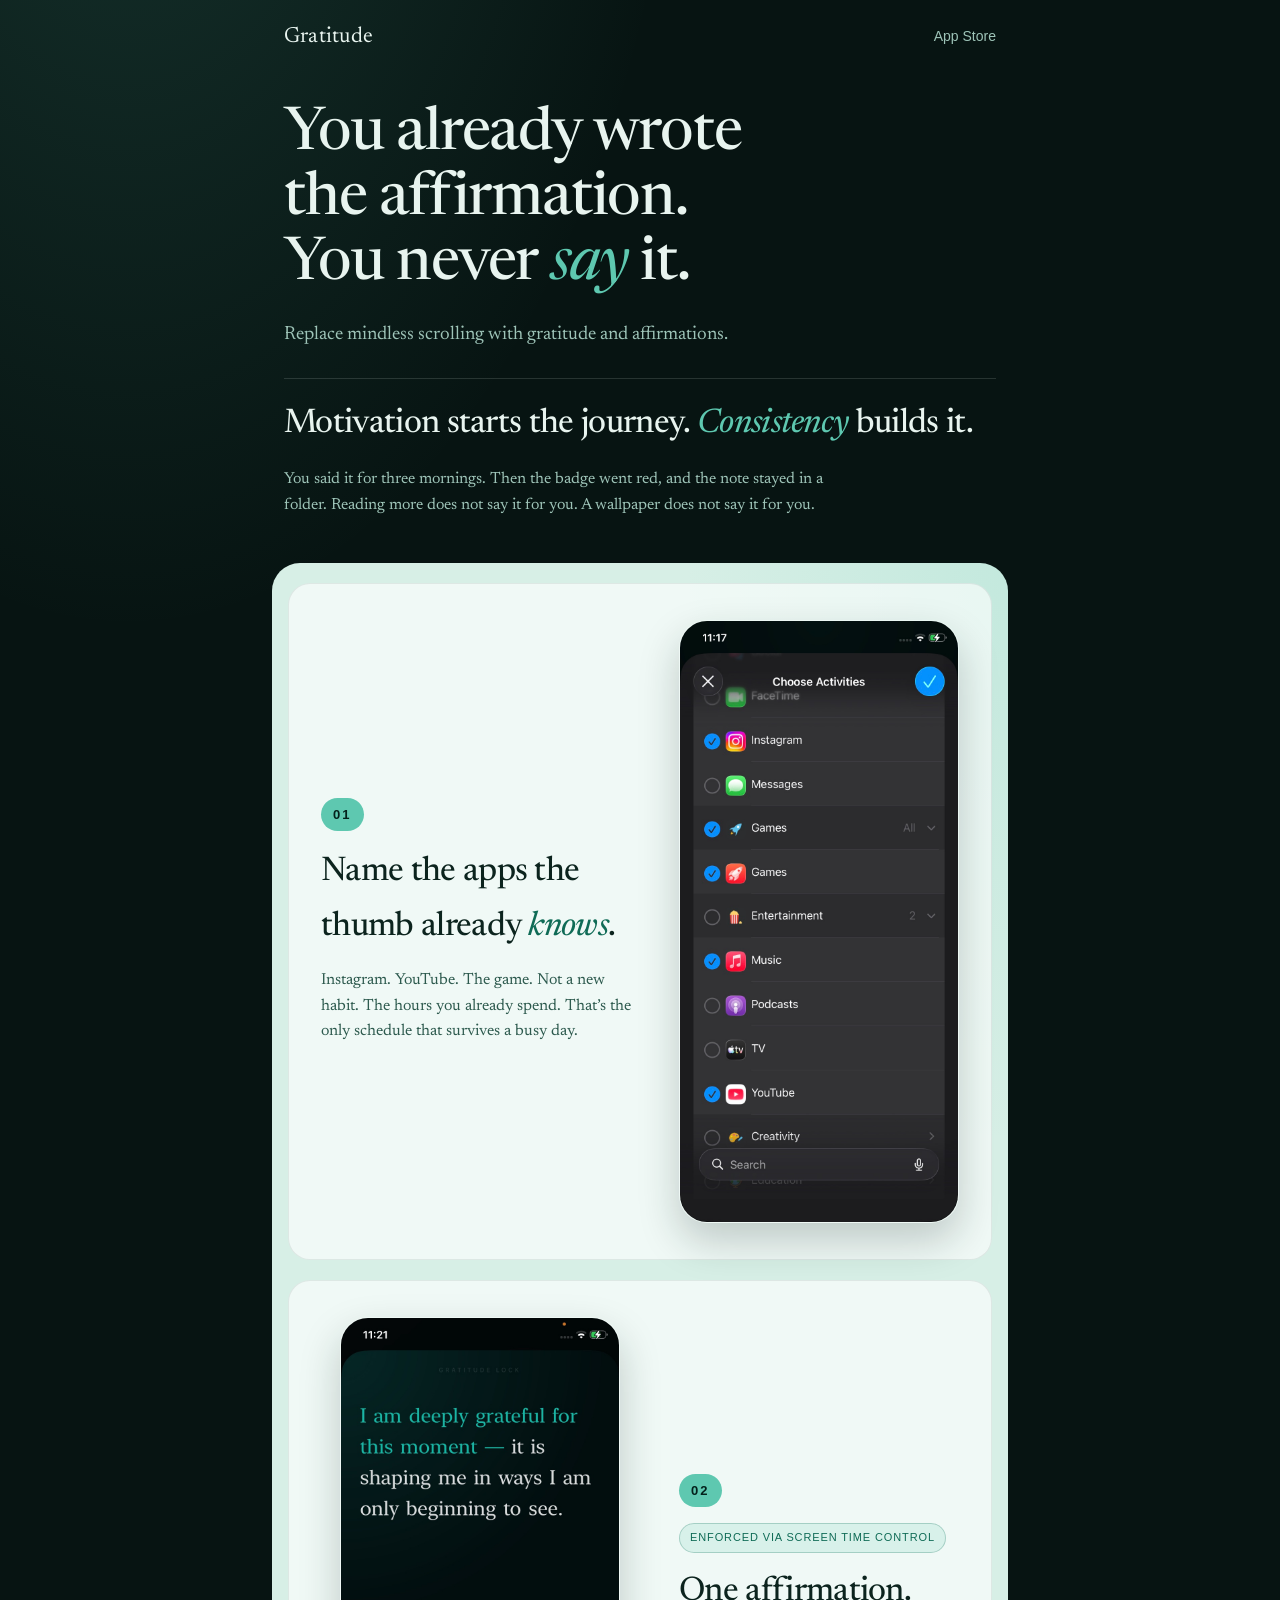
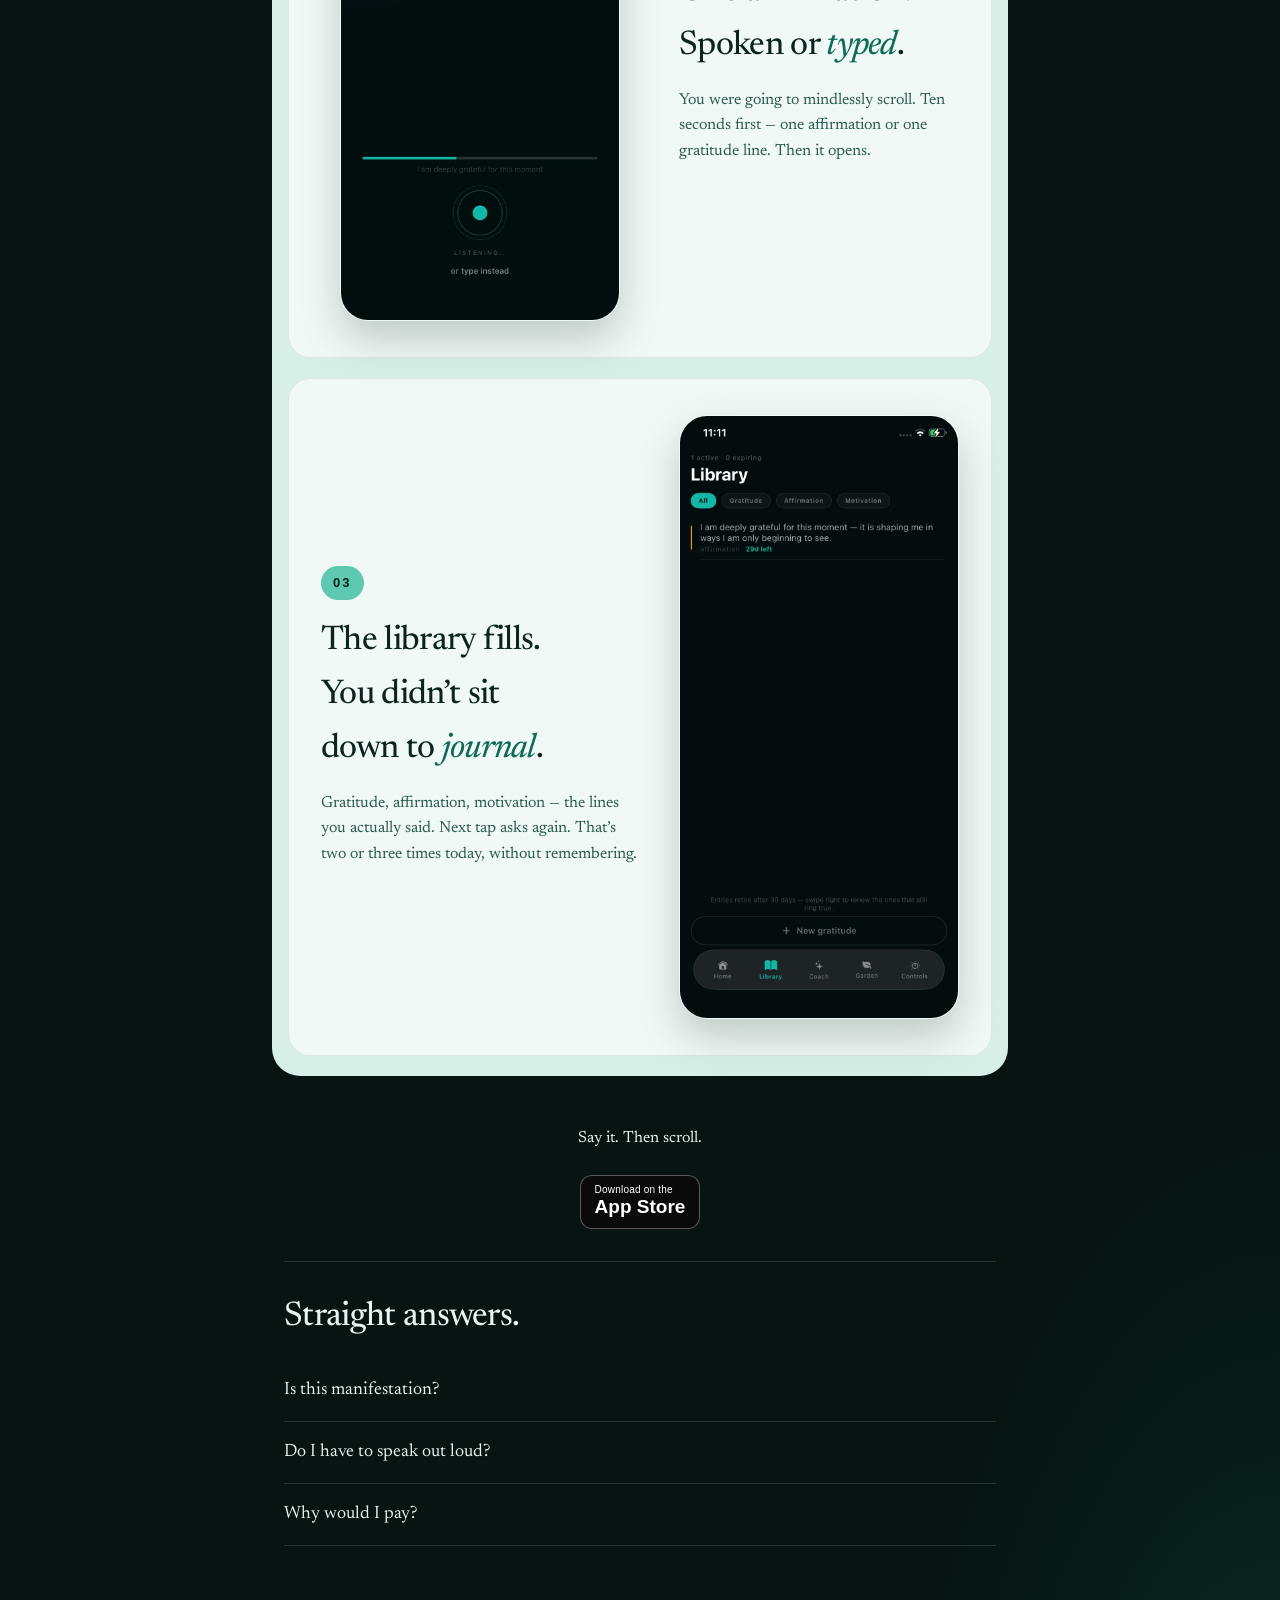
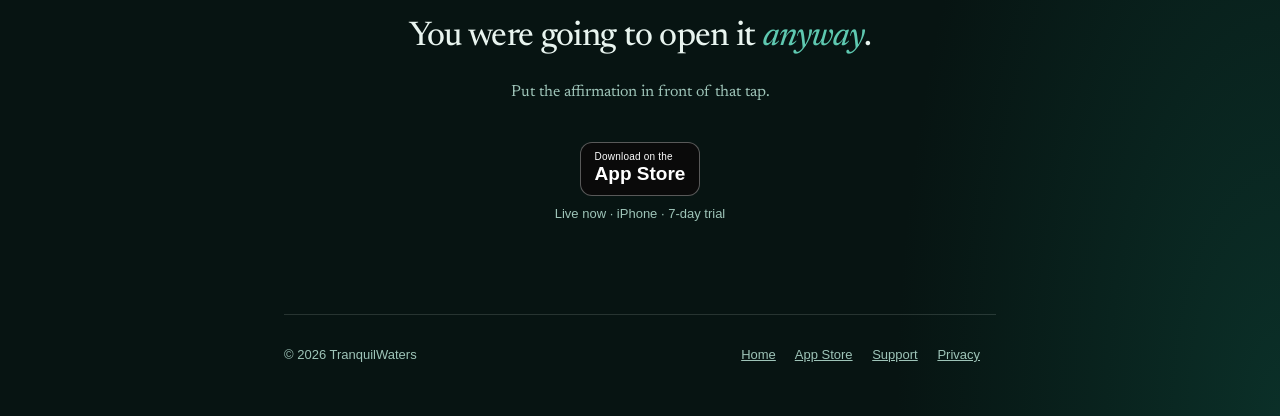
==== commit 59fc74d2: "Add a dedicated support page for current app branding. Create a support URL with updated UnlockYou h" ====
--- a/affirmation.html
+++ b/affirmation.html
@@ -107,6 +107,7 @@
   <span>
     <a href="/">Home</a>
     <a href="https://apps.apple.com/us/app/gratitude-habit-builder/id6794775770">App Store</a>
+    <a href="/support">Support</a>
     <a href="https://vaibhavrishikesh.github.io/gratitude-mindful-blocking/privacy.html">Privacy</a>
   </span>
 </footer>
